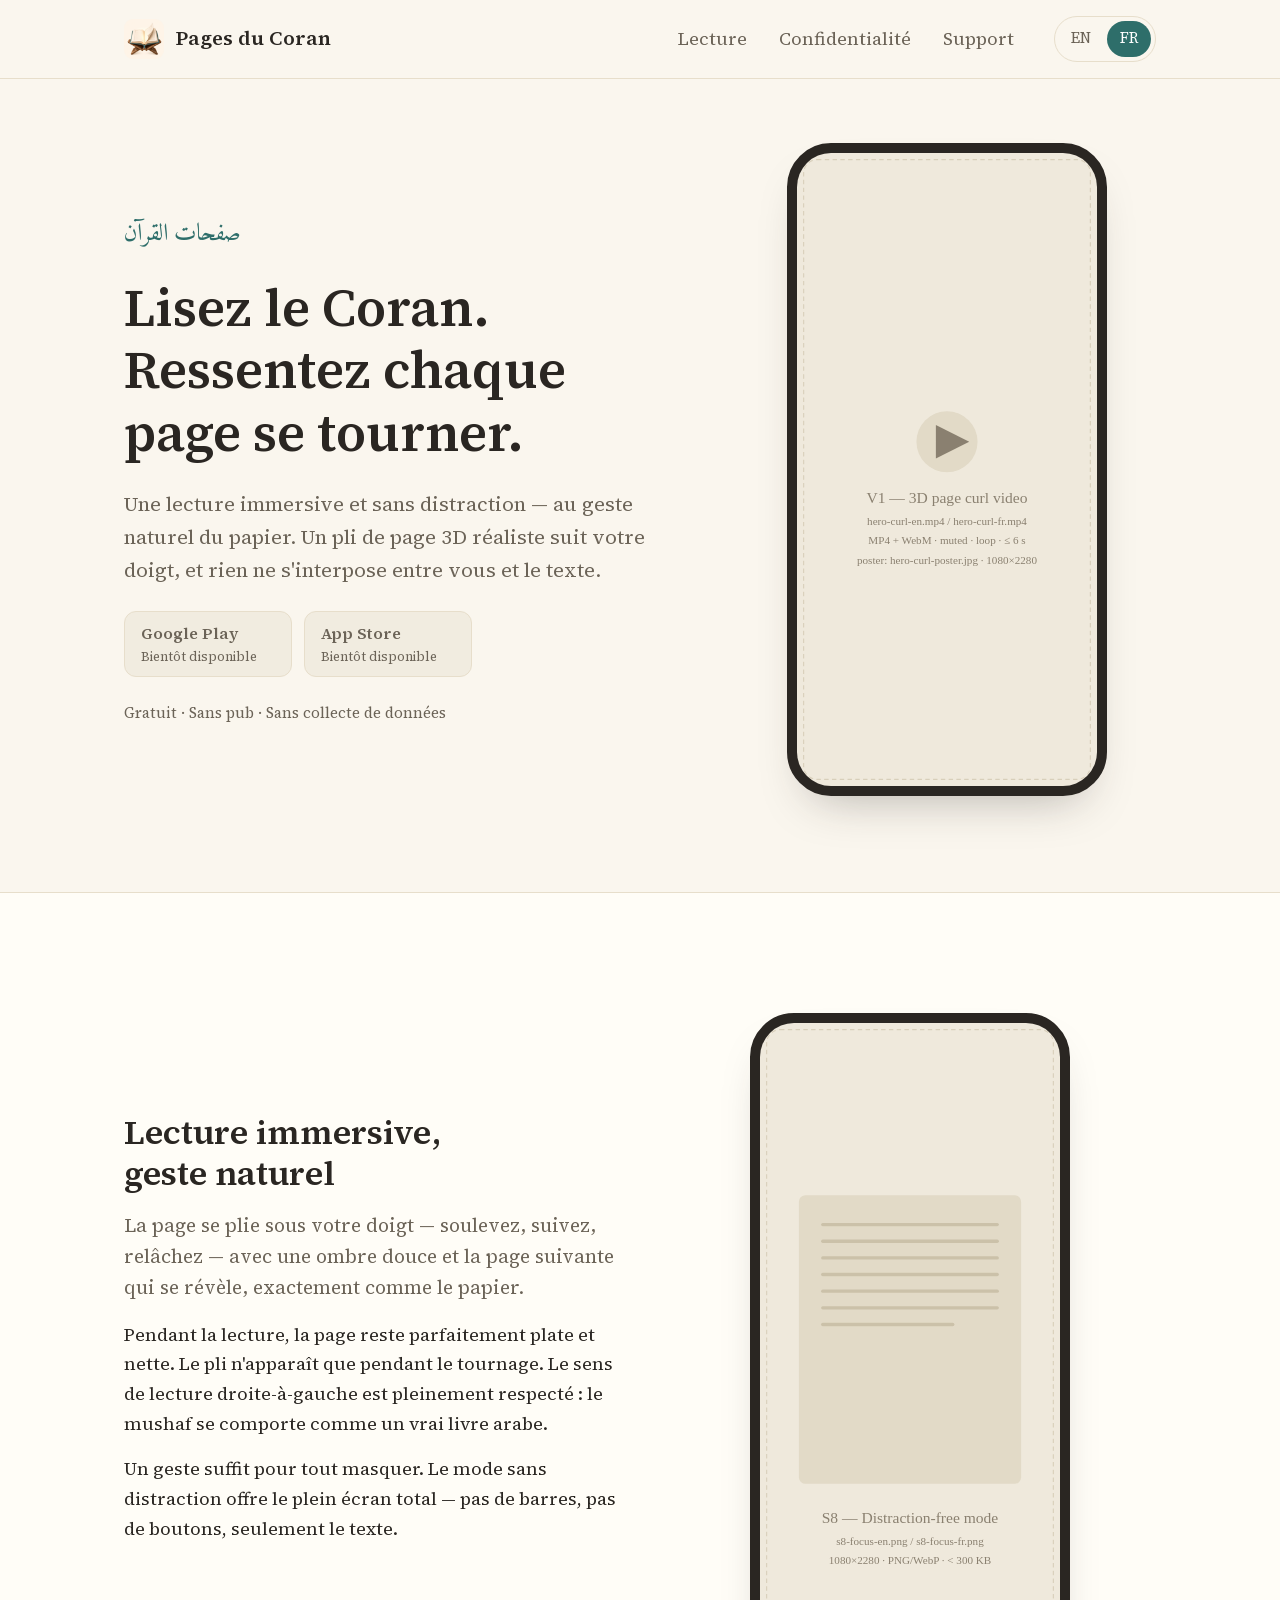
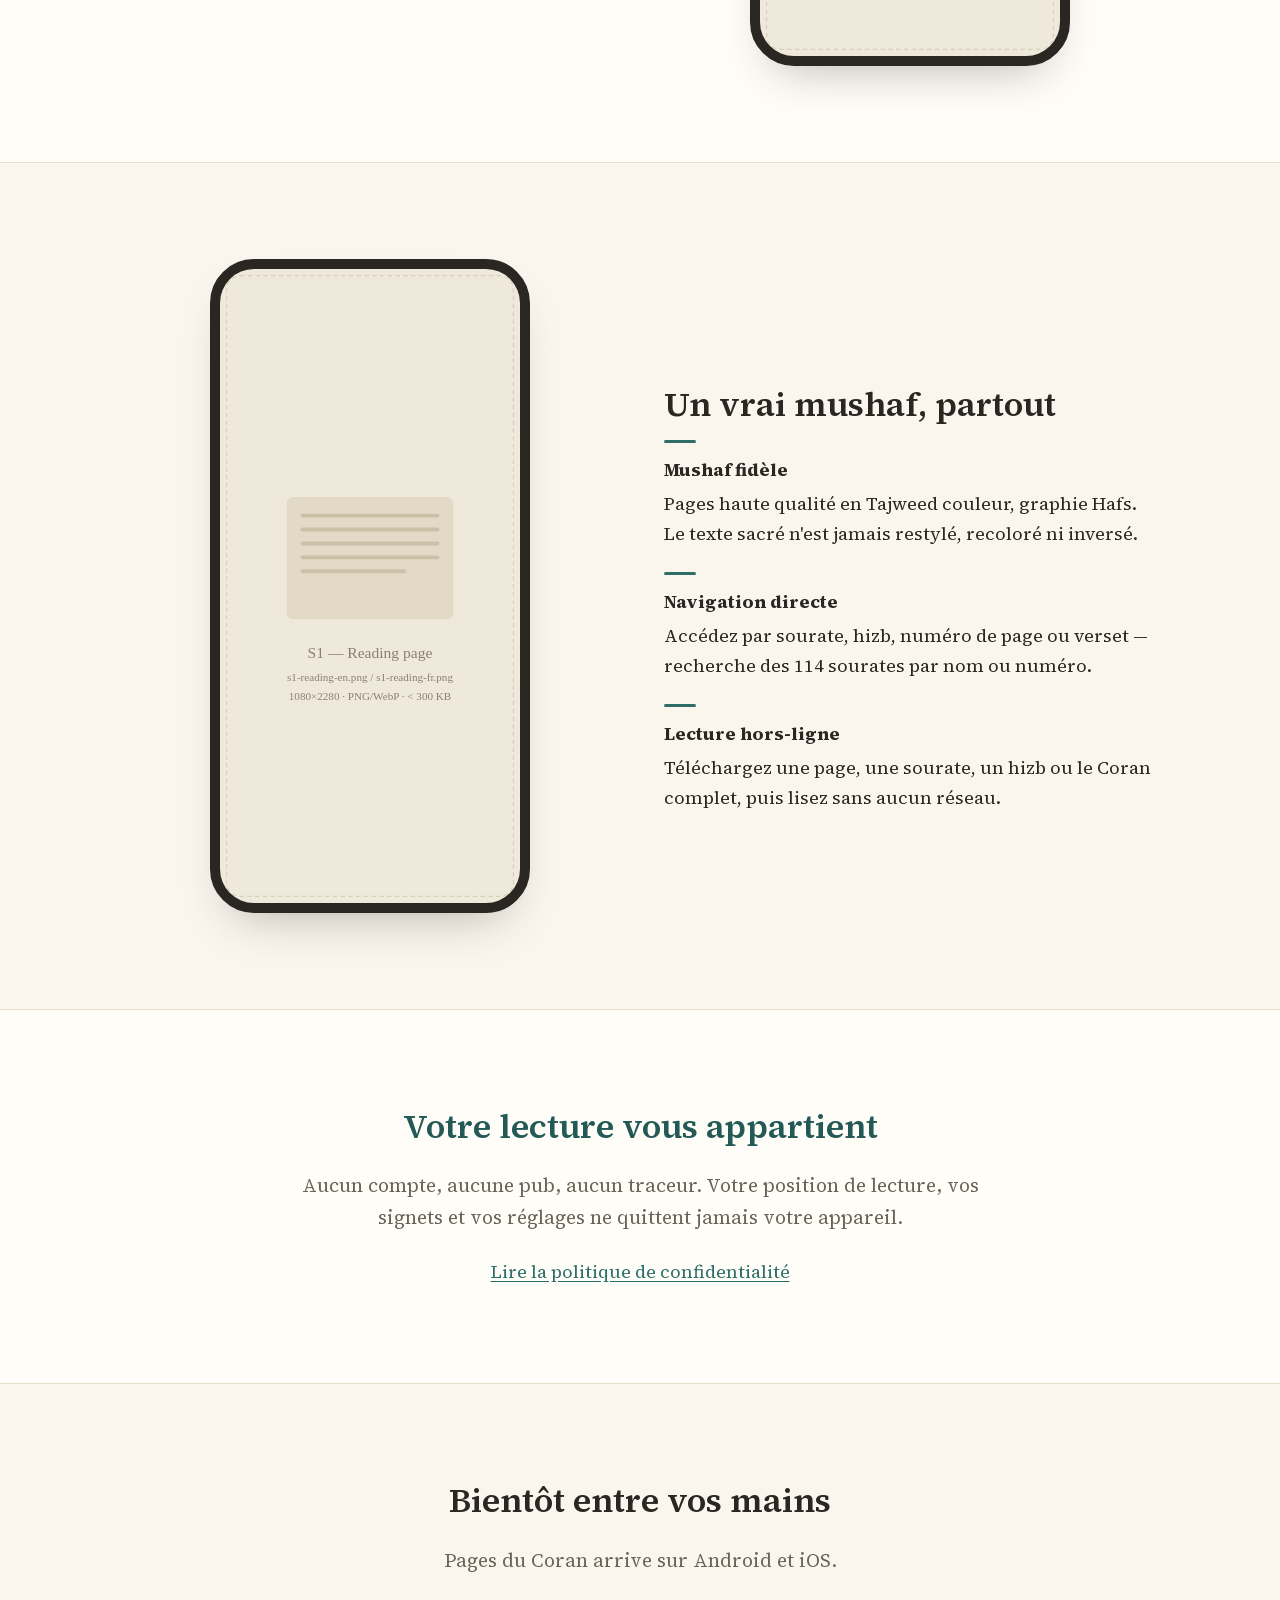
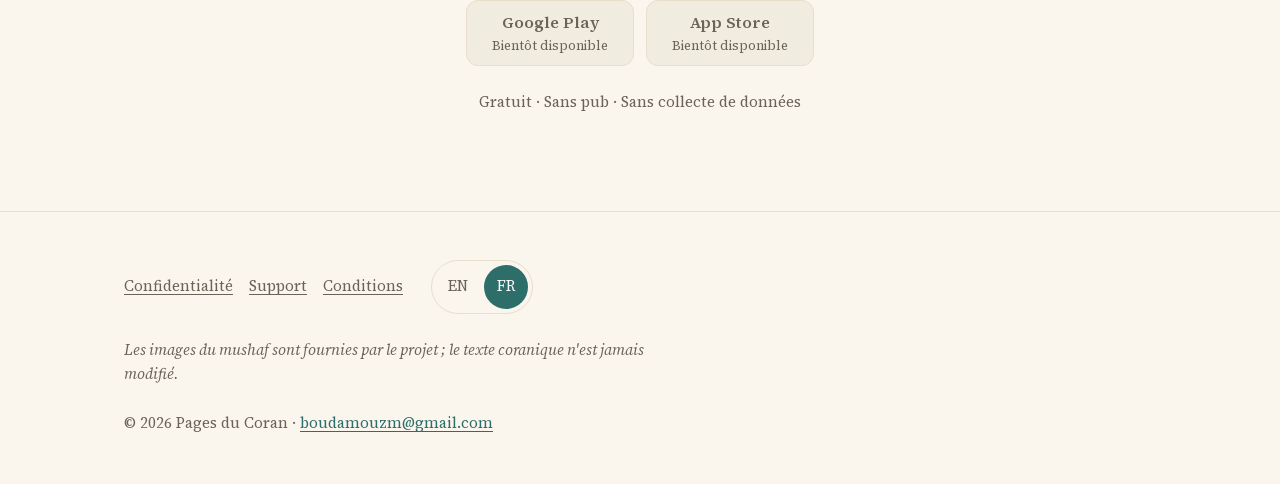
==== fr/index.html @ 4043e7b0 "Site vitrine Quran's Pages / Pages du Coran — statique bilingue EN/FR Accueils EN (/) et FR (/fr), p" ====
<!doctype html>
<html lang="fr" class="no-js">
<head>
  <meta charset="utf-8">
  <meta name="viewport" content="width=device-width, initial-scale=1">
  <title>Pages du Coran — Lisez le Coran. Ressentez chaque page se tourner.</title>
  <meta name="description" content="Une app de lecture du Coran apaisée et sans distraction, avec un pli de page 3D réaliste qui suit votre doigt. Mushaf Tajweed couleur, lecture hors-ligne, sans pub, sans collecte de données. Bientôt sur Android et iOS.">

  <link rel="canonical" href="https://quran.bdzapps.com/fr/">
  <link rel="alternate" hreflang="en" href="https://quran.bdzapps.com/">
  <link rel="alternate" hreflang="fr" href="https://quran.bdzapps.com/fr/">
  <link rel="alternate" hreflang="x-default" href="https://quran.bdzapps.com/">

  <meta property="og:site_name" content="Pages du Coran">
  <meta property="og:title" content="Pages du Coran — Lisez le Coran. Ressentez chaque page se tourner.">
  <meta property="og:description" content="Lecture immersive et sans distraction du Coran, au geste naturel du papier. Gratuit, sans pub, sans collecte de données.">
  <meta property="og:type" content="website">
  <meta property="og:url" content="https://quran.bdzapps.com/fr/">
  <meta property="og:image" content="https://quran.bdzapps.com/assets/img/og-image.jpg">
  <meta property="og:image:width" content="1200">
  <meta property="og:image:height" content="630">
  <meta property="og:image:alt" content="Pages du Coran — une page de mushaf en train de se tourner avec un pli 3D réaliste">
  <meta property="og:locale" content="fr_FR">
  <meta property="og:locale:alternate" content="en_US">
  <meta name="twitter:card" content="summary_large_image">
  <meta name="twitter:title" content="Pages du Coran — Lisez le Coran. Ressentez chaque page se tourner.">
  <meta name="twitter:description" content="Lecture immersive et sans distraction du Coran, au geste naturel du papier. Gratuit, sans pub, sans collecte de données.">
  <meta name="twitter:image" content="https://quran.bdzapps.com/assets/img/og-image@2x.jpg">

  <link rel="icon" href="/assets/img/favicon-32.png" type="image/png" sizes="32x32">
  <link rel="icon" href="/assets/img/icon-192.png" type="image/png" sizes="192x192">
  <link rel="apple-touch-icon" href="/assets/img/apple-touch-icon.png">
  <link rel="manifest" href="/site.webmanifest">
  <meta name="theme-color" content="#FAF6EE">

  <link rel="preload" href="/assets/fonts/source-serif-4-latin.woff2" as="font" type="font/woff2" crossorigin>
  <link rel="stylesheet" href="/assets/css/site.css">

  <script type="application/ld+json">
  {
    "@context": "https://schema.org",
    "@type": "SoftwareApplication",
    "name": "Pages du Coran",
    "operatingSystem": "Android, iOS",
    "applicationCategory": "ReferenceApplication",
    "description": "Une app de lecture du Coran apaisée et sans distraction, avec un pli de page 3D réaliste qui suit votre doigt. Mushaf Tajweed couleur, lecture hors-ligne, sans pub, sans collecte de données.",
    "inLanguage": ["fr", "en", "ar"],
    "offers": { "@type": "Offer", "price": "0", "priceCurrency": "EUR" },
    "url": "https://quran.bdzapps.com/fr/",
    "image": "https://quran.bdzapps.com/assets/img/icon-512.png"
  }
  </script>
</head>
<body>
  <a class="skip-link" href="#main">Aller au contenu</a>

  <header class="site-header">
    <div class="wrap">
      <a class="brand" href="/fr/">
        <img src="/assets/img/icon-64.png" alt="" width="40" height="40">
        Pages du Coran
      </a>
      <nav class="site-nav" aria-label="Navigation principale">
        <a href="#reading">Lecture</a>
        <a href="/fr/privacy/">Confidentialité</a>
        <a href="/fr/support/">Support</a>
      </nav>
      <div class="lang-switch" aria-label="Langue">
        <a href="/" lang="en" hreflang="en">EN</a>
        <span aria-current="page" lang="fr">FR</span>
      </div>
    </div>
  </header>

  <main id="main">
    <!-- ============================== HERO ============================== -->
    <section class="hero">
      <div class="wrap">
        <div class="hero-copy">
          <p class="kicker" lang="ar" dir="rtl">صفحات القرآن</p>
          <h1>Lisez le Coran. Ressentez chaque page se tourner.</h1>
          <p class="lede">Une lecture immersive et sans distraction — au geste naturel du papier. Un pli de page 3D réaliste suit votre doigt, et rien ne s'interpose entre vous et le texte.</p>
          <ul class="store-badges">
            <li>
              <span class="badge-soon" aria-disabled="true">
                <span class="store">Google Play</span>
                <span class="soon">Bientôt disponible</span>
              </span>
            </li>
            <li>
              <span class="badge-soon" aria-disabled="true">
                <span class="store">App Store</span>
                <span class="soon">Bientôt disponible</span>
              </span>
            </li>
          </ul>
          <p class="reassure">Gratuit · Sans pub · Sans collecte de données</p>
        </div>
        <div class="phone">
          <!-- MEDIA: hero-curl-fr.mp4 + hero-curl-fr.webm + hero-curl-poster-fr.jpg (V1, voir MEDIA.md)
               Remplacer l'<img> ci-dessous par :
               <video autoplay muted playsinline loop
                      poster="/assets/img/hero-curl-poster-fr.jpg"
                      width="1080" height="2280"
                      aria-label="Une page de mushaf qui se tourne avec un pli 3D réaliste, suivant le doigt">
                 <source src="/assets/img/hero-curl-fr.webm" type="video/webm">
                 <source src="/assets/img/hero-curl-fr.mp4" type="video/mp4">
                 <img src="/assets/img/hero-curl-poster-fr.jpg" alt="Une page de mushaf en train de se tourner avec un pli 3D réaliste" width="1080" height="2280">
               </video> -->
          <img src="/assets/img/placeholder-video-poster.svg" alt="Emplacement de la vidéo du pli de page 3D" width="1080" height="2280">
        </div>
      </div>
    </section>

    <!-- ============== BLOC 1 — Lecture immersive, geste naturel ============== -->
    <section class="section section-alt" id="reading">
      <div class="wrap split">
        <div class="reveal">
          <h2>Lecture immersive, geste naturel</h2>
          <p class="lead">La page se plie sous votre doigt — soulevez, suivez, relâchez — avec une ombre douce et la page suivante qui se révèle, exactement comme le papier.</p>
          <p>Pendant la lecture, la page reste parfaitement plate et nette. Le pli n'apparaît que pendant le tournage. Le sens de lecture droite-à-gauche est pleinement respecté : le mushaf se comporte comme un vrai livre arabe.</p>
          <p>Un geste suffit pour tout masquer. Le mode sans distraction offre le plein écran total — pas de barres, pas de boutons, seulement le texte.</p>
        </div>
        <div class="phone reveal">
          <!-- MEDIA: s8-focus-fr.png (S8, optionnelle — voir MEDIA.md) -->
          <img src="/assets/img/placeholder-s8.svg" alt="Emplacement de la capture du mode sans distraction" width="1080" height="2280" loading="lazy">
        </div>
      </div>
    </section>

    <!-- ================= BLOC 2 — Un vrai mushaf, partout ================= -->
    <section class="section">
      <div class="wrap split">
        <div class="phone reveal">
          <!-- MEDIA: s1-reading-fr.png (S1, requise — voir MEDIA.md) -->
          <img src="/assets/img/placeholder-s1.svg" alt="Emplacement de la capture de la page de lecture" width="1080" height="2280" loading="lazy">
        </div>
        <div class="reveal">
          <h2>Un vrai mushaf, partout</h2>
          <ul class="points">
            <li>
              <strong>Mushaf fidèle</strong>
              Pages haute qualité en Tajweed couleur, graphie Hafs. Le texte sacré n'est jamais restylé, recoloré ni inversé.
            </li>
            <li>
              <strong>Navigation directe</strong>
              Accédez par sourate, hizb, numéro de page ou verset — recherche des 114 sourates par nom ou numéro.
            </li>
            <li>
              <strong>Lecture hors-ligne</strong>
              Téléchargez une page, une sourate, un hizb ou le Coran complet, puis lisez sans aucun réseau.
            </li>
          </ul>
        </div>
      </div>
    </section>

    <!-- ================= BLOC 3 — Bandeau vie privée ================= -->
    <section class="section section-alt privacy-band">
      <div class="wrap reveal">
        <h2>Votre lecture vous appartient</h2>
        <p class="lead">Aucun compte, aucune pub, aucun traceur. Votre position de lecture, vos signets et vos réglages ne quittent jamais votre appareil.</p>
        <p><a href="/fr/privacy/">Lire la politique de confidentialité</a></p>
      </div>
    </section>

    <!-- ================= BLOC 4 — CTA final ================= -->
    <section class="section cta-final">
      <div class="wrap reveal">
        <h2>Bientôt entre vos mains</h2>
        <p class="lead">Pages du Coran arrive sur Android et iOS.</p>
        <ul class="store-badges">
          <li>
            <span class="badge-soon" aria-disabled="true">
              <span class="store">Google Play</span>
              <span class="soon">Bientôt disponible</span>
            </span>
          </li>
          <li>
            <span class="badge-soon" aria-disabled="true">
              <span class="store">App Store</span>
              <span class="soon">Bientôt disponible</span>
            </span>
          </li>
        </ul>
        <p class="reassure">Gratuit · Sans pub · Sans collecte de données</p>
      </div>
    </section>
  </main>

  <footer class="site-footer">
    <div class="wrap">
      <ul class="footer-nav">
        <li><a href="/fr/privacy/">Confidentialité</a></li>
        <li><a href="/fr/support/">Support</a></li>
        <li><a href="/fr/terms/">Conditions</a></li>
        <li>
          <span class="lang-switch" aria-label="Langue">
            <a href="/" lang="en" hreflang="en">EN</a>
            <span aria-current="page" lang="fr">FR</span>
          </span>
        </li>
      </ul>
      <p class="footer-note">Les images du mushaf sont fournies par le projet ; le texte coranique n'est jamais modifié.</p>
      <p>© 2026 Pages du Coran · <a href="mailto:boudamouzm@gmail.com">boudamouzm@gmail.com</a></p>
    </div>
  </footer>

  <script src="/assets/js/site.js" defer></script>
</body>
</html>
---- assets/css/site.css ----
/* ==========================================================================
   Quran's Pages / Pages du Coran — site vitrine
   Design system repris de l'app : papier chaud, encre, teal sobre, serif.
   ========================================================================== */

/* ---- Fonts (self-hosted, aucune requête tierce) ------------------------- */
@font-face {
  font-family: "Source Serif 4";
  font-style: normal;
  font-weight: 200 900; /* fonte variable */
  font-display: swap;
  src: url("../fonts/source-serif-4-latin.woff2") format("woff2");
  unicode-range: U+0000-00FF, U+0131, U+0152-0153, U+02BB-02BC, U+02C6, U+02DA,
    U+02DC, U+2000-206F, U+20AC, U+2122, U+2212, U+FEFF, U+FFFD;
}
@font-face {
  font-family: "Source Serif 4";
  font-style: italic;
  font-weight: 200 900;
  font-display: swap;
  src: url("../fonts/source-serif-4-italic-latin.woff2") format("woff2");
  unicode-range: U+0000-00FF, U+0131, U+0152-0153, U+02BB-02BC, U+02C6, U+02DA,
    U+02DC, U+2000-206F, U+20AC, U+2122, U+2212, U+FEFF, U+FFFD;
}
@font-face {
  font-family: "Amiri";
  font-style: normal;
  font-weight: 400;
  font-display: swap;
  src: url("../fonts/amiri-arabic.woff2") format("woff2");
  unicode-range: U+0600-06FF, U+0750-077F, U+FB50-FDFF, U+FE70-FEFF;
}

/* ---- Tokens -------------------------------------------------------------- */
:root {
  --surface: #faf6ee;      /* papier chaud */
  --surface-alt: #fffdf7;  /* sections alternées */
  --ink: #2a2622;
  --ink-muted: #6b6357;
  --accent: #2e6e6a;       /* teal sobre */
  --accent-dark: #245a56;
  --divider: #e7decb;
  --serif: "Source Serif 4", Georgia, "Times New Roman", serif;
  --arabic: "Amiri", "Noto Naskh Arabic", serif;
  --s1: 4px; --s2: 8px; --s3: 12px; --s4: 16px; --s6: 24px; --s8: 32px;
  --s12: 48px; --s16: 64px; --s24: 96px;
  --measure: 68ch;
  --radius: 12px;
}

/* ---- Reset minimal -------------------------------------------------------- */
*, *::before, *::after { box-sizing: border-box; }
* { margin: 0; }
img, video, svg { display: block; max-width: 100%; height: auto; }

/* ---- Base ----------------------------------------------------------------- */
html { scroll-behavior: smooth; }
body {
  font-family: var(--serif);
  font-size: 1.125rem; /* 18px */
  line-height: 1.65;
  color: var(--ink);
  background: var(--surface);
  -webkit-font-smoothing: antialiased;
}
h1, h2, h3 { line-height: 1.2; font-weight: 600; text-wrap: balance; }
h1 { font-size: clamp(2rem, 5vw, 3.25rem); }
h2 { font-size: clamp(1.5rem, 3.5vw, 2.125rem); }
h3 { font-size: 1.25rem; }
p { max-width: var(--measure); }
a { color: var(--accent); text-underline-offset: 3px; }
a:hover { color: var(--accent-dark); }
:focus-visible {
  outline: 3px solid var(--accent);
  outline-offset: 3px;
  border-radius: 2px;
}
::selection { background: var(--accent); color: #fff; }

.wrap {
  max-width: 1080px;
  margin-inline: auto;
  padding-inline: var(--s6);
}

/* Lien d'évitement (a11y) */
.skip-link {
  position: absolute;
  left: -9999px;
  top: 0;
  background: var(--accent);
  color: #fff;
  padding: var(--s3) var(--s4);
  z-index: 100;
}
.skip-link:focus { left: 0; color: #fff; }

/* ---- Header ---------------------------------------------------------------- */
.site-header {
  border-bottom: 1px solid var(--divider);
  background: var(--surface);
}
.site-header .wrap {
  display: flex;
  align-items: center;
  gap: var(--s4);
  min-height: 72px;
  flex-wrap: wrap;
  padding-block: var(--s3);
}
.brand {
  display: flex;
  align-items: center;
  gap: var(--s3);
  text-decoration: none;
  color: var(--ink);
  font-weight: 600;
  font-size: 1.25rem;
  margin-right: auto;
  min-height: 44px;
}
.brand img { width: 40px; height: 40px; border-radius: 9px; }
.site-nav {
  display: flex;
  align-items: center;
  gap: var(--s2);
  flex-wrap: wrap;
}
.site-nav a {
  text-decoration: none;
  color: var(--ink-muted);
  padding: var(--s3) var(--s3);
  min-height: 44px;
  display: inline-flex;
  align-items: center;
  border-radius: var(--radius);
}
.site-nav a:hover { color: var(--ink); background: var(--divider); }
.lang-switch {
  border: 1px solid var(--divider);
  border-radius: 999px;
  padding: var(--s1);
  display: inline-flex;
  gap: var(--s1);
  margin-left: var(--s3);
}
.lang-switch a, .lang-switch span {
  min-width: 44px;
  min-height: 36px;
  display: inline-flex;
  align-items: center;
  justify-content: center;
  border-radius: 999px;
  text-decoration: none;
  font-size: 0.9375rem;
}
.lang-switch span[aria-current] { background: var(--accent); color: #fff; }
.lang-switch a { color: var(--ink-muted); }
.lang-switch a:hover { background: var(--divider); color: var(--ink); }

/* ---- Hero ------------------------------------------------------------------- */
.hero { padding-block: var(--s16) var(--s24); }
.hero .wrap {
  display: grid;
  grid-template-columns: 1.15fr 0.85fr;
  gap: var(--s12);
  align-items: center;
}
.hero-copy > * + * { margin-top: var(--s6); }
.hero .kicker {
  font-family: var(--arabic);
  font-size: 1.5rem;
  color: var(--accent);
  text-align: left; /* wordmark RTL aligné sur le bloc LTR */
}
.hero .lede {
  font-size: 1.25rem;
  color: var(--ink-muted);
}
.reassure {
  color: var(--ink-muted);
  font-size: 0.9375rem;
}

/* Badges stores — « Bientôt disponible » (désactivés volontairement) */
.store-badges {
  display: flex;
  gap: var(--s3);
  flex-wrap: wrap;
  list-style: none;
  padding: 0;
}
.badge-soon {
  display: inline-flex;
  flex-direction: column;
  justify-content: center;
  min-height: 56px;
  min-width: 168px;
  padding: var(--s2) var(--s4);
  border: 1px solid var(--divider);
  border-radius: var(--radius);
  background: #f1ece0;
  color: var(--ink-muted);
  cursor: not-allowed;
  user-select: none;
}
.badge-soon .store { font-weight: 600; font-size: 1rem; }
.badge-soon .soon { font-size: 0.8125rem; }

/* Mockup téléphone */
.phone {
  border: 10px solid var(--ink);
  border-radius: 44px;
  background: var(--ink);
  box-shadow: 0 24px 48px -24px rgba(42, 38, 34, 0.35);
  overflow: hidden;
  max-width: 320px;
  margin-inline: auto;
}
.phone > video, .phone > img { aspect-ratio: 1080 / 2280; object-fit: cover; width: 100%; }

/* ---- Sections ------------------------------------------------------------------ */
.section { padding-block: var(--s24); }
.section-alt { background: var(--surface-alt); border-block: 1px solid var(--divider); }
.section .wrap > * + * { margin-top: var(--s6); }
.split {
  display: grid;
  grid-template-columns: 1fr 1fr;
  gap: var(--s12);
  align-items: center;
}
.split > div > * + * { margin-top: var(--s4); }
.section h2 + p.lead { font-size: 1.1875rem; color: var(--ink-muted); }

.points { list-style: none; padding: 0; display: grid; gap: var(--s6); }
.points li { max-width: var(--measure); }
.points strong { display: block; margin-bottom: var(--s1); }
.points li::before {
  content: "";
  display: block;
  width: 32px;
  height: 3px;
  background: var(--accent);
  border-radius: 2px;
  margin-bottom: var(--s3);
}

/* Bandeau vie privée */
.privacy-band { text-align: center; }
.privacy-band .wrap > * { margin-inline: auto; }
.privacy-band h2 { color: var(--accent-dark); }

/* CTA final */
.cta-final { text-align: center; }
.cta-final .store-badges { justify-content: center; }
.cta-final .wrap > * { margin-inline: auto; }

/* ---- Footer ------------------------------------------------------------------- */
.site-footer {
  border-top: 1px solid var(--divider);
  padding-block: var(--s12);
  color: var(--ink-muted);
  font-size: 0.9375rem;
}
.site-footer .wrap { display: grid; gap: var(--s6); }
.footer-nav {
  display: flex;
  gap: var(--s4);
  flex-wrap: wrap;
  align-items: center;
  list-style: none;
  padding: 0;
}
.footer-nav a {
  color: var(--ink-muted);
  min-height: 44px;
  display: inline-flex;
  align-items: center;
}
.footer-nav a:hover { color: var(--ink); }
.footer-note { font-style: italic; }

/* ---- Pages intérieures (légal / support) ----------------------------------------- */
.page { padding-block: var(--s16); }
.page .wrap { max-width: 760px; }
.page .wrap > * + * { margin-top: var(--s6); }
.page h2 { margin-top: var(--s12); }
.page .updated { color: var(--ink-muted); font-size: 0.9375rem; }
.page ul { padding-left: 1.2em; max-width: var(--measure); }
.page li + li { margin-top: var(--s2); }

/* FAQ */
.faq details {
  border: 1px solid var(--divider);
  border-radius: var(--radius);
  padding: var(--s4) var(--s6);
  background: var(--surface-alt);
}
.faq details + details { margin-top: var(--s3); }
.faq summary {
  font-weight: 600;
  cursor: pointer;
  min-height: 44px;
  display: flex;
  align-items: center;
}
.faq details[open] summary { margin-bottom: var(--s3); }

/* ---- Page 404 ------------------------------------------------------------------- */
.error-page {
  min-height: 70vh;
  display: grid;
  place-content: center;
  text-align: center;
  gap: var(--s6);
  padding: var(--s8);
}

/* ---- Animations d'apparition (JS ajoute .visible) --------------------------------- */
.reveal { opacity: 0; transform: translateY(14px); }
.reveal.visible {
  opacity: 1;
  transform: none;
  transition: opacity 0.6s ease, transform 0.6s ease;
}
/* Sans JS ou si mouvement réduit : tout est visible, aucune animation */
@media (prefers-reduced-motion: reduce) {
  html { scroll-behavior: auto; }
  .reveal { opacity: 1; transform: none; transition: none; }
}
.no-js .reveal { opacity: 1; transform: none; }

/* ---- Responsive -------------------------------------------------------------------- */
@media (max-width: 860px) {
  .hero { padding-block: var(--s12) var(--s16); }
  .hero .wrap, .split { grid-template-columns: 1fr; }
  .hero .phone { max-width: 260px; }
  .section { padding-block: var(--s16); }
  .split .phone { order: -1; }
}
@media (max-width: 480px) {
  .site-header .wrap { justify-content: center; }
  .brand { margin-right: 0; }
}
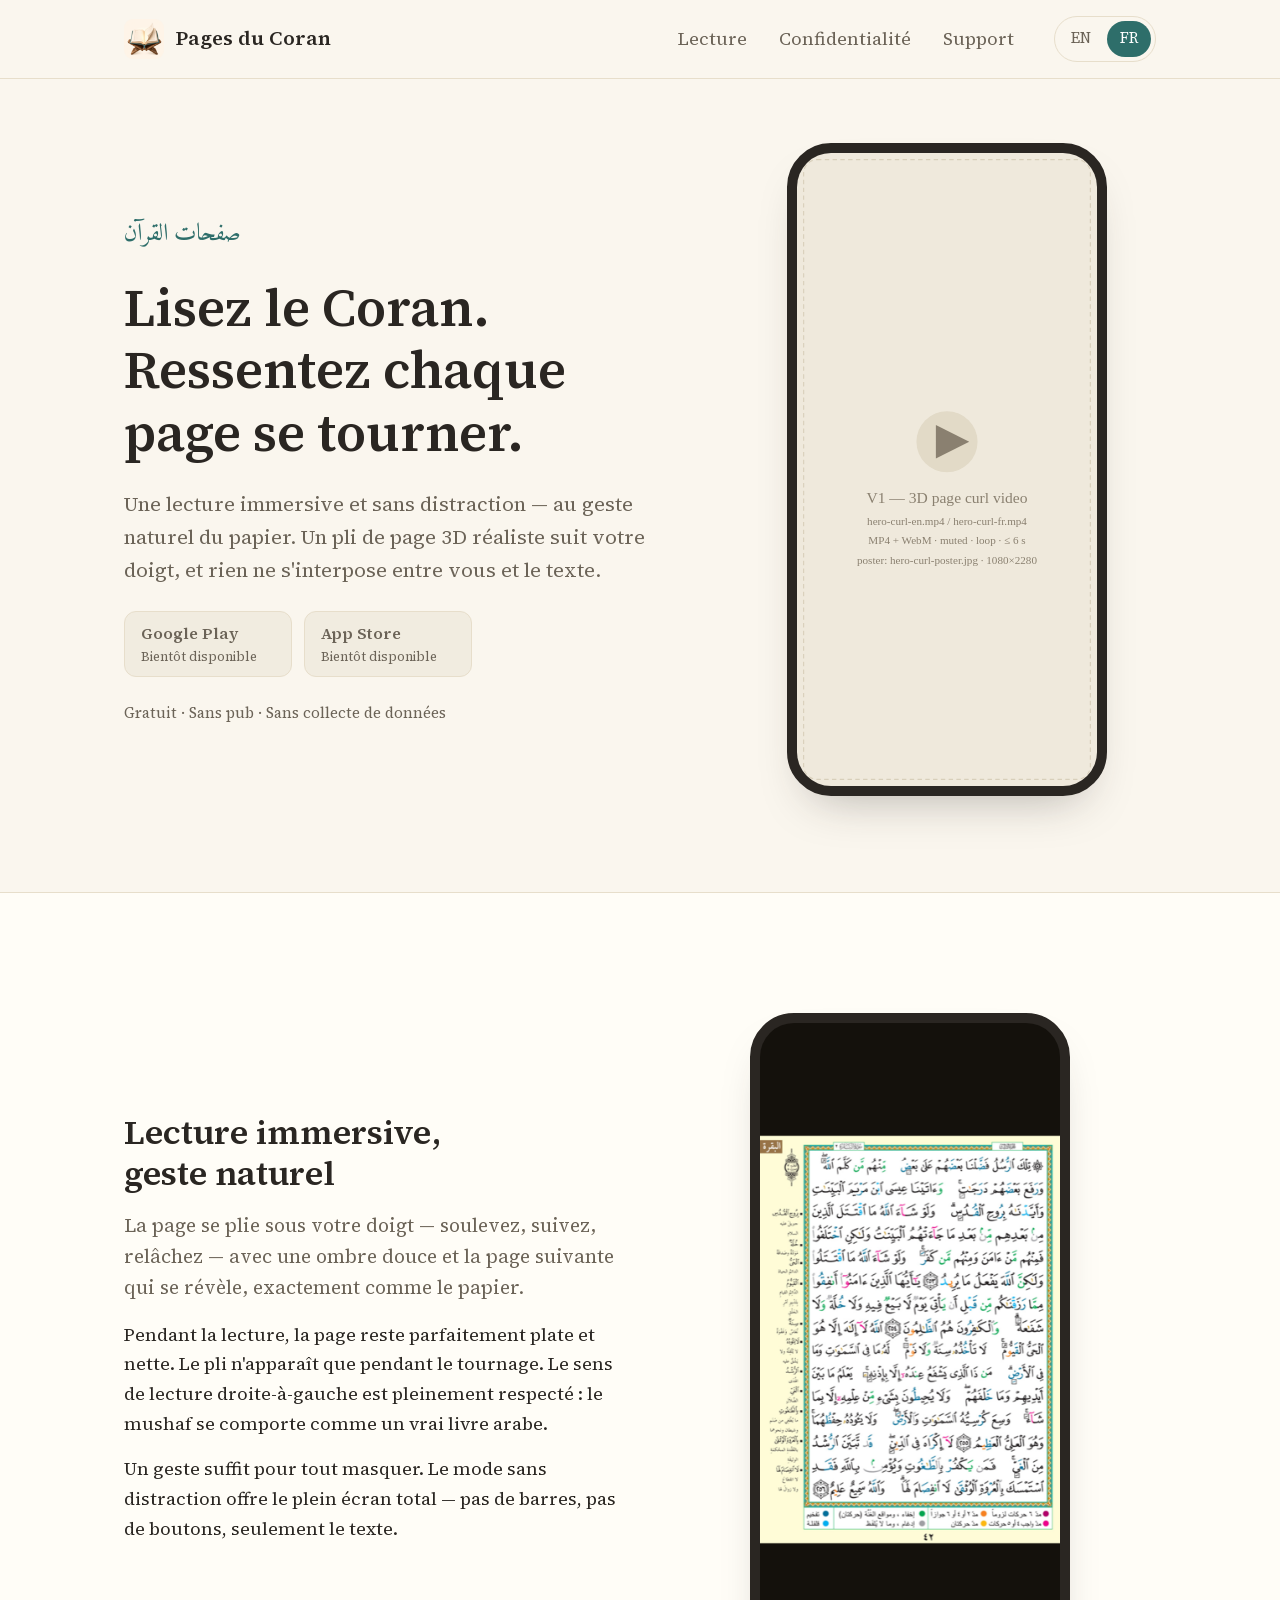
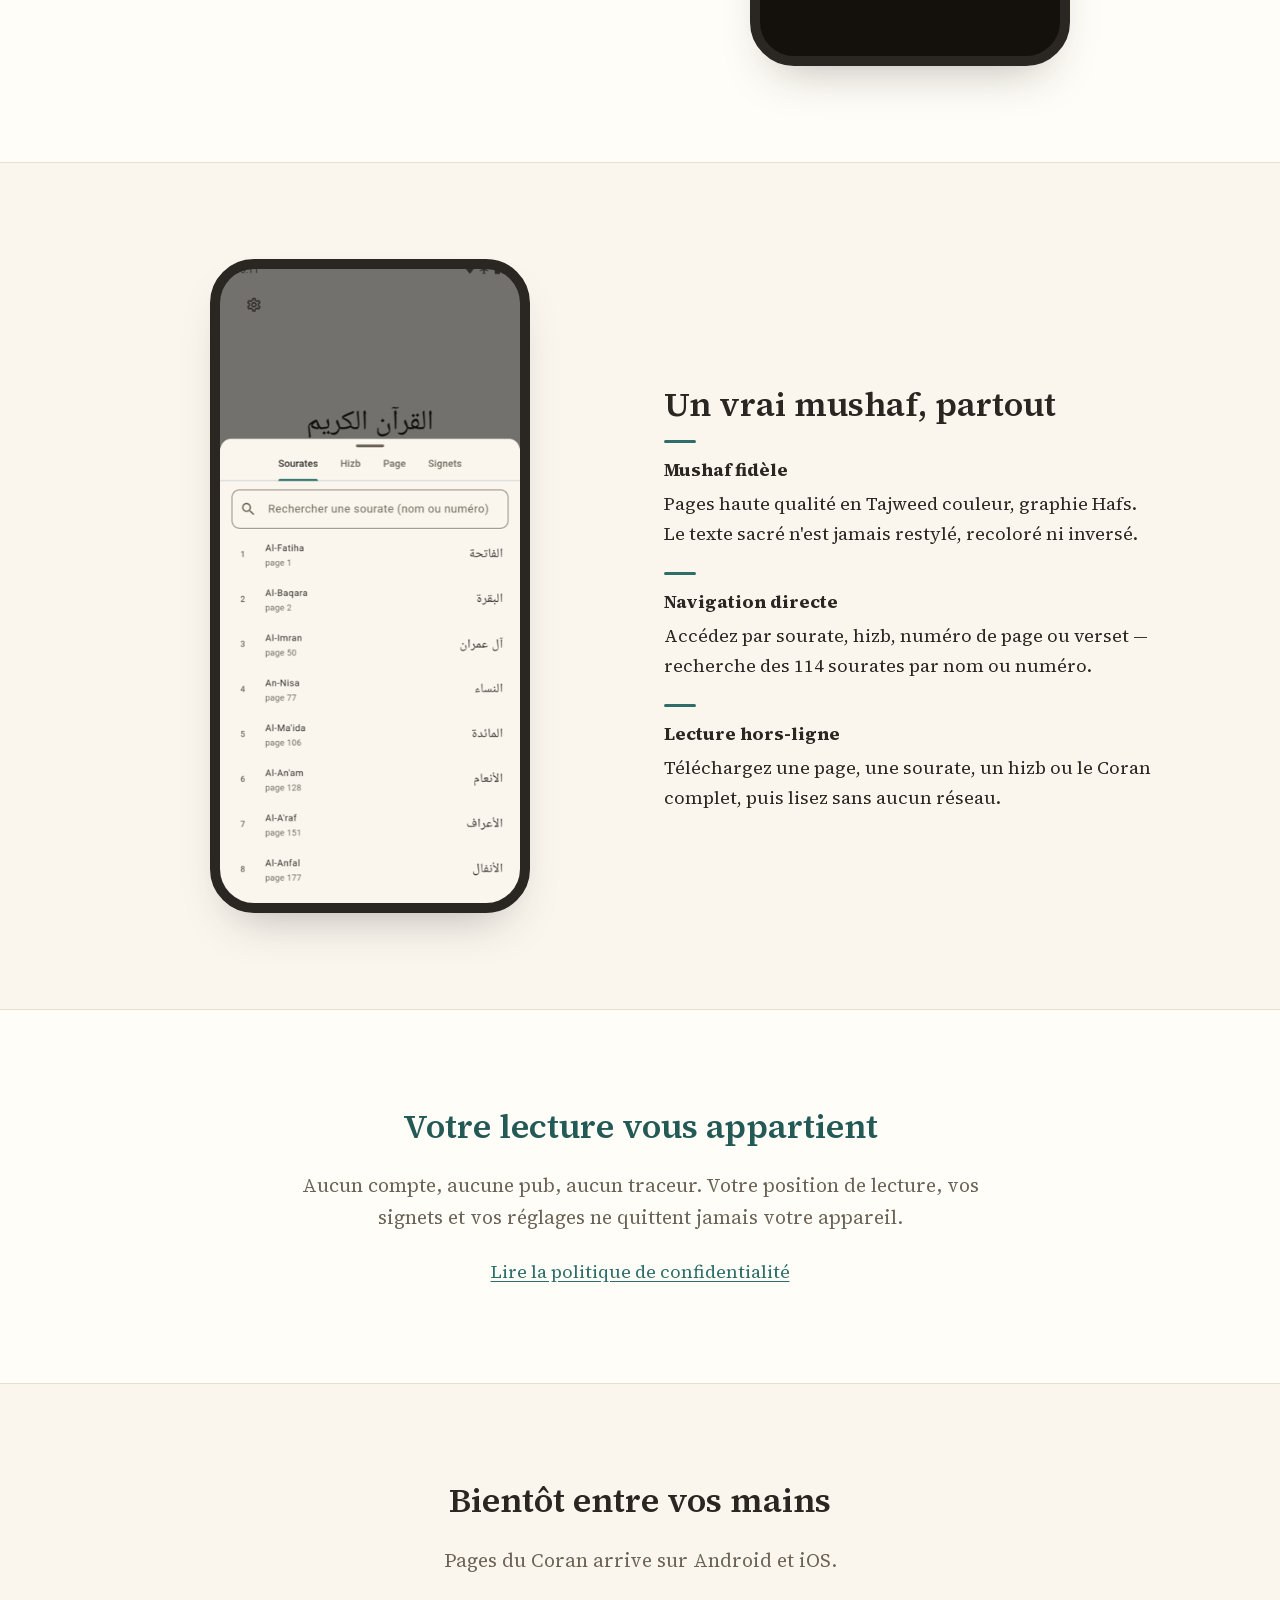
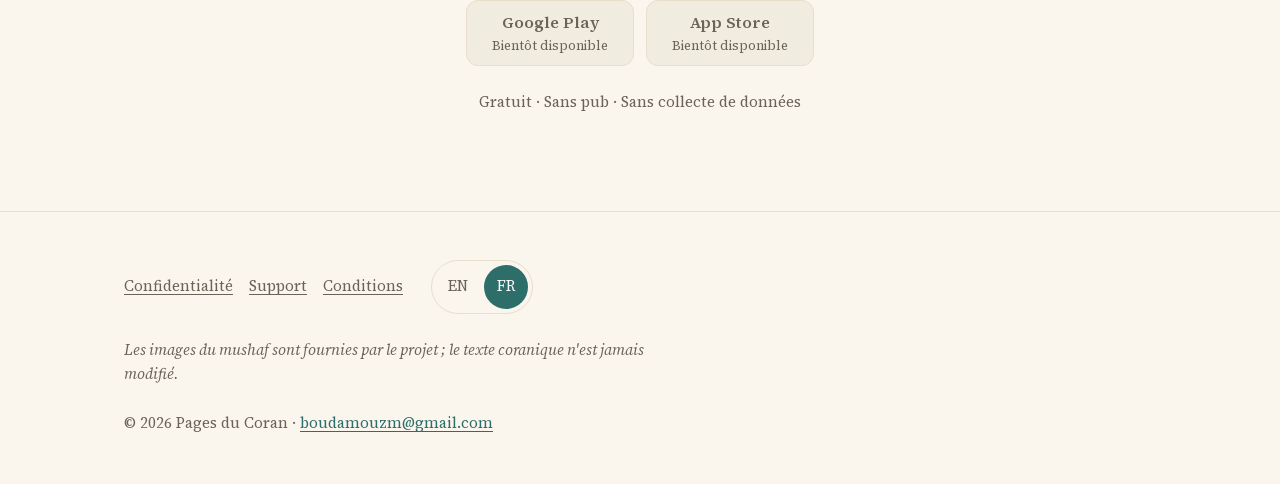
==== commit 5e07a030: "Remplace les placeholders S1/S8 par de vraies captures de l'app Page de lecture mushaf plein écran (" ====
--- a/fr/index.html
+++ b/fr/index.html
@@ -122,8 +122,7 @@
           <p>Un geste suffit pour tout masquer. Le mode sans distraction offre le plein écran total — pas de barres, pas de boutons, seulement le texte.</p>
         </div>
         <div class="phone reveal">
-          <!-- MEDIA: s8-focus-fr.png (S8, optionnelle — voir MEDIA.md) -->
-          <img src="/assets/img/placeholder-s8.svg" alt="Emplacement de la capture du mode sans distraction" width="1080" height="2280" loading="lazy">
+          <img src="/assets/img/screen-reading-fr.png" alt="Une page de mushaf en plein écran, en Tajweed couleur, sans aucune interface autour du texte" width="358" height="800" loading="lazy">
         </div>
       </div>
     </section>
@@ -132,8 +131,7 @@
     <section class="section">
       <div class="wrap split">
         <div class="phone reveal">
-          <!-- MEDIA: s1-reading-fr.png (S1, requise — voir MEDIA.md) -->
-          <img src="/assets/img/placeholder-s1.svg" alt="Emplacement de la capture de la page de lecture" width="1080" height="2280" loading="lazy">
+          <img src="/assets/img/screen-surahs-fr.png" alt="La liste des sourates, avec un champ de recherche et les 114 sourates par nom et numéro" width="358" height="800" loading="lazy">
         </div>
         <div class="reveal">
           <h2>Un vrai mushaf, partout</h2>
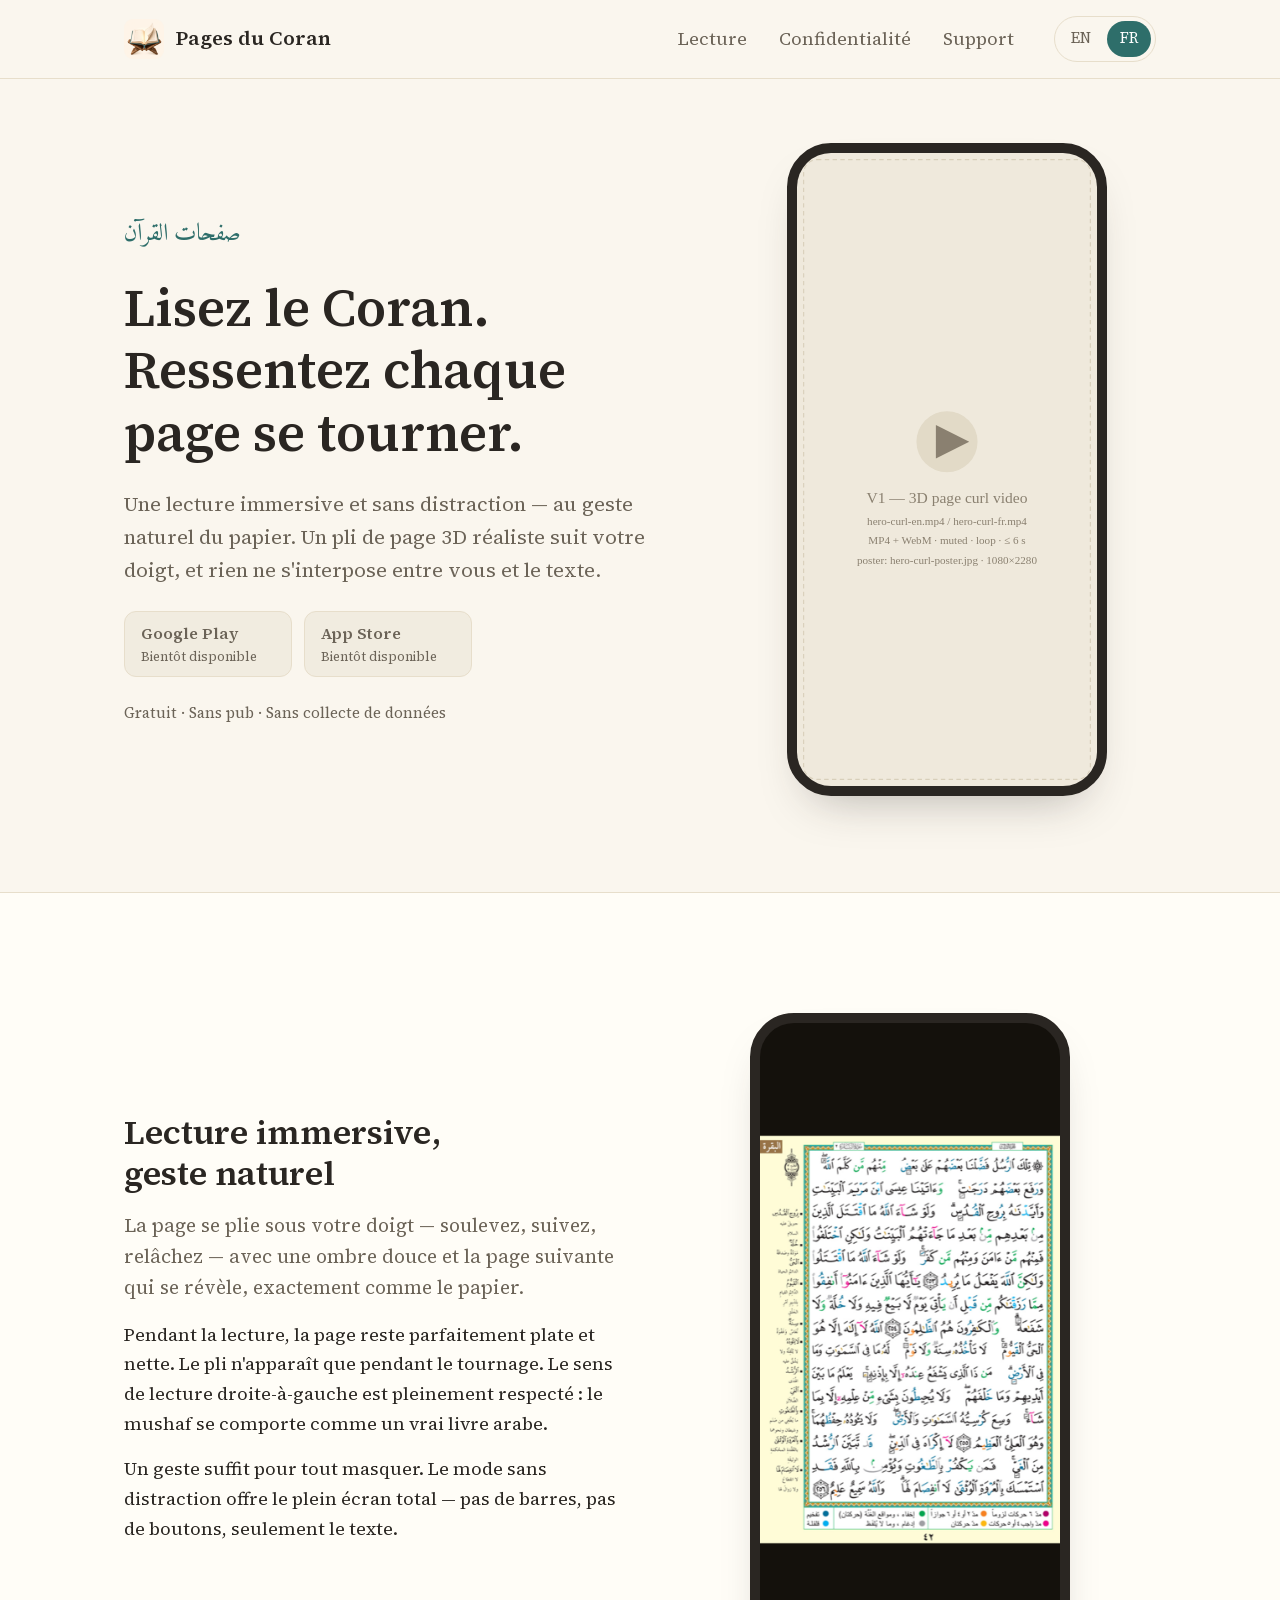
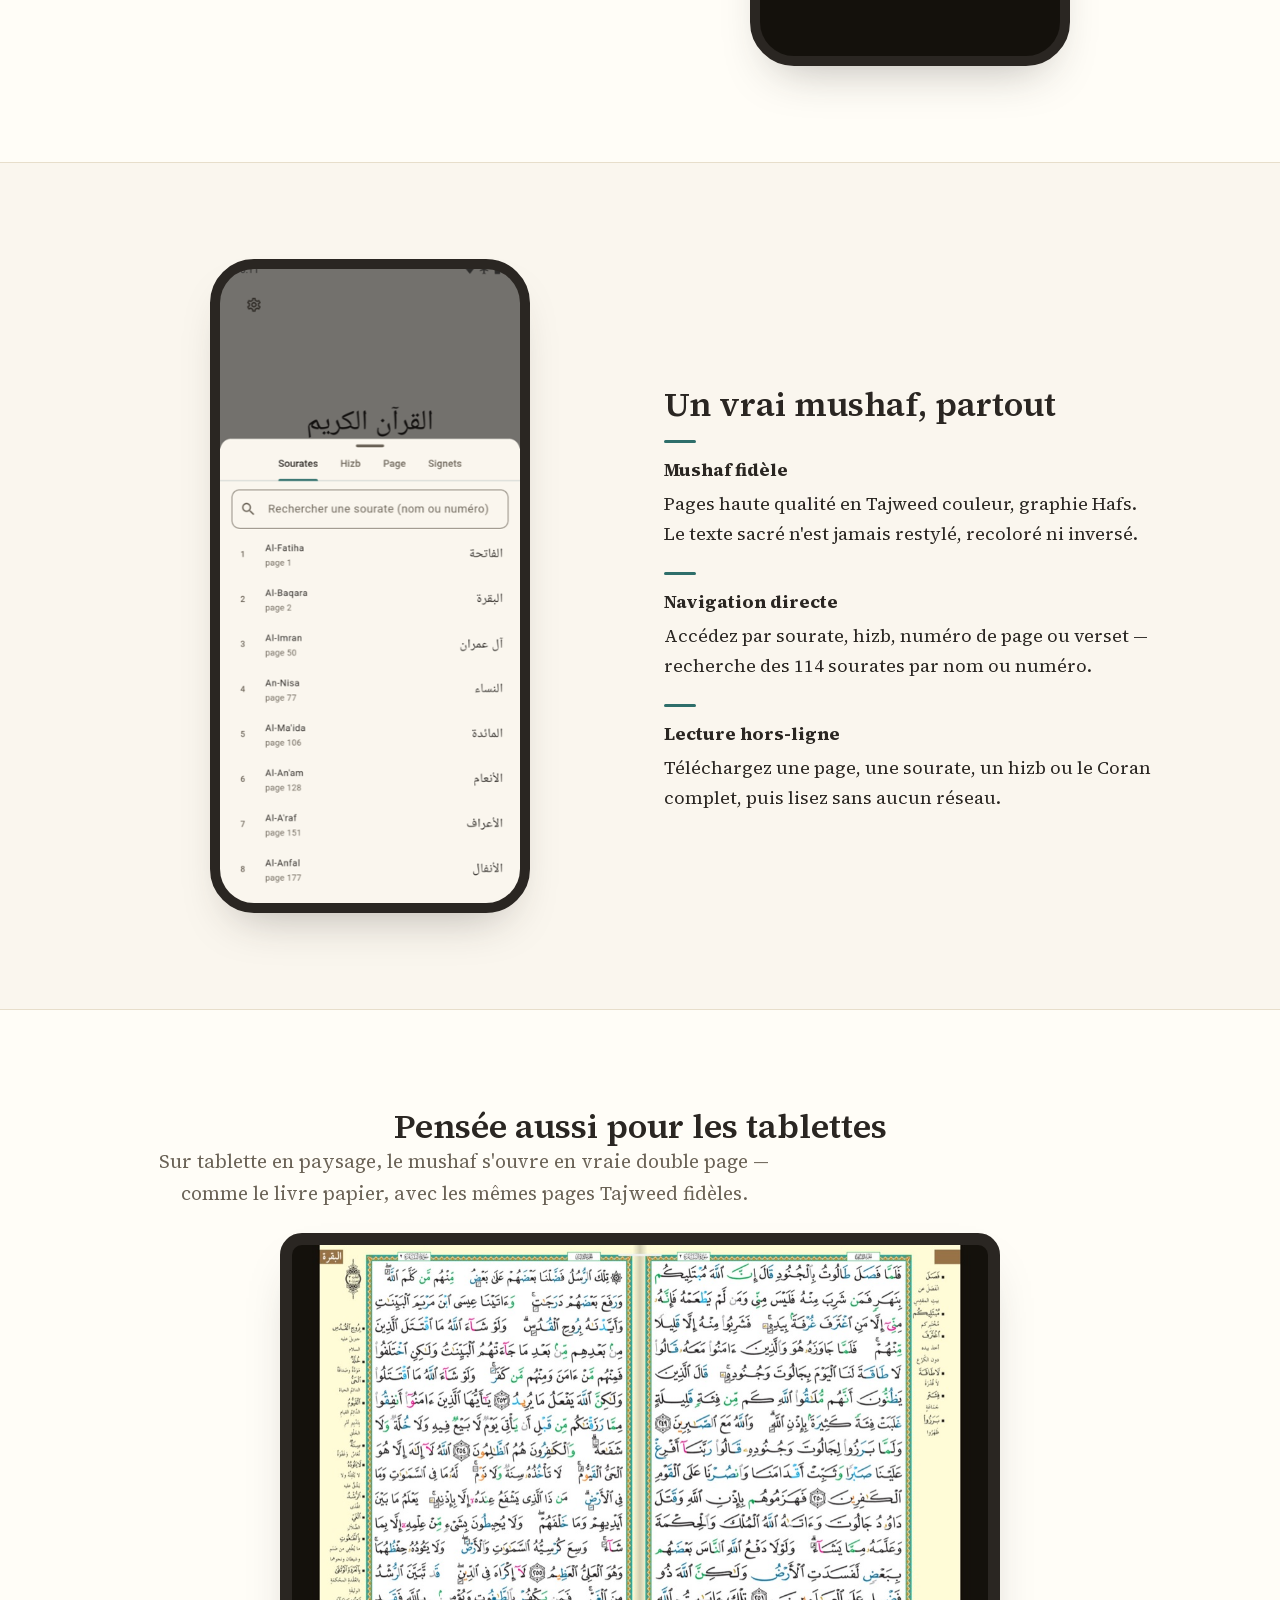
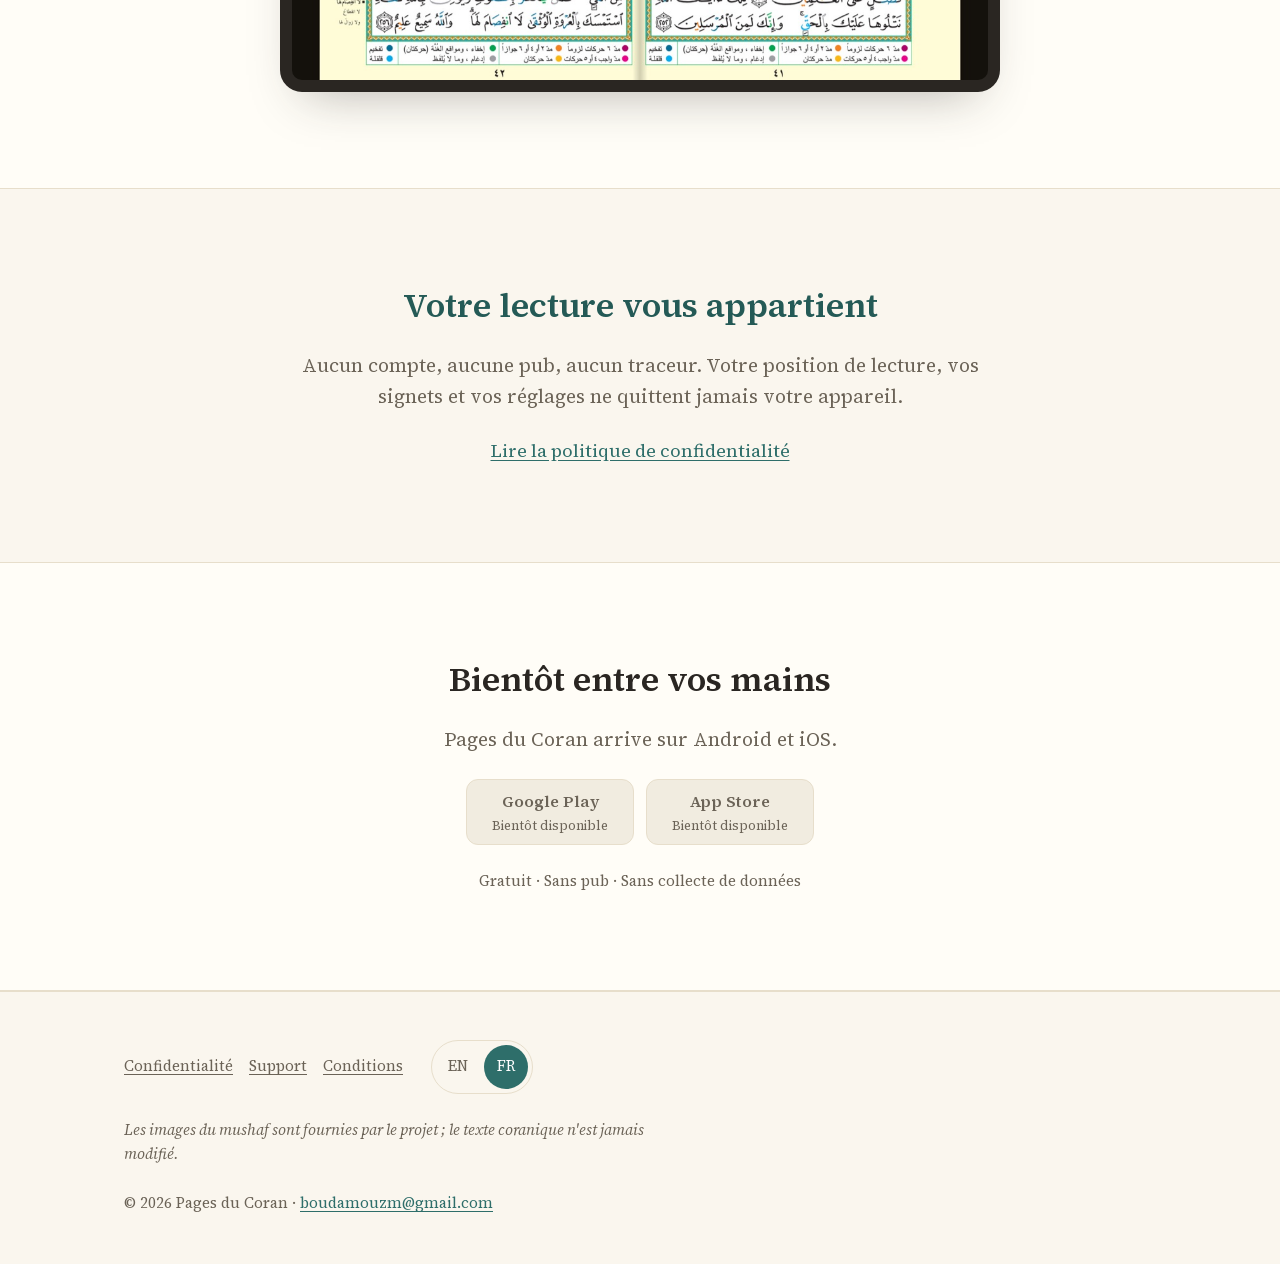
==== commit abc96fa7: "Ajoute une section compatibilité tablette (double page paysage) Nouvelle section « Made for tablets " ====
--- a/fr/index.html
+++ b/fr/index.html
@@ -153,8 +153,21 @@
       </div>
     </section>
 
-    <!-- ================= BLOC 3 — Bandeau vie privée ================= -->
-    <section class="section section-alt privacy-band">
+    <!-- ================= BLOC 3 — Tablette ================= -->
+    <section class="section section-alt tablet-section">
+      <div class="wrap">
+        <div class="reveal">
+          <h2>Pensée aussi pour les tablettes</h2>
+          <p class="lead">Sur tablette en paysage, le mushaf s'ouvre en vraie double page — comme le livre papier, avec les mêmes pages Tajweed fidèles.</p>
+        </div>
+        <div class="tablet reveal">
+          <img src="/assets/img/tablet-spread-fr.jpg" alt="Une tablette en paysage affichant le mushaf en double page ouverte" width="1100" height="687" loading="lazy">
+        </div>
+      </div>
+    </section>
+
+    <!-- ================= BLOC 4 — Bandeau vie privée ================= -->
+    <section class="section privacy-band">
       <div class="wrap reveal">
         <h2>Votre lecture vous appartient</h2>
         <p class="lead">Aucun compte, aucune pub, aucun traceur. Votre position de lecture, vos signets et vos réglages ne quittent jamais votre appareil.</p>
@@ -162,8 +175,8 @@
       </div>
     </section>
 
-    <!-- ================= BLOC 4 — CTA final ================= -->
-    <section class="section cta-final">
+    <!-- ================= BLOC 5 — CTA final ================= -->
+    <section class="section section-alt cta-final">
       <div class="wrap reveal">
         <h2>Bientôt entre vos mains</h2>
         <p class="lead">Pages du Coran arrive sur Android et iOS.</p>
--- a/assets/css/site.css
+++ b/assets/css/site.css
@@ -219,6 +219,23 @@
 }
 .phone > video, .phone > img { aspect-ratio: 1080 / 2280; object-fit: cover; width: 100%; }
 
+/* Mockup tablette (paysage, double page) */
+.tablet {
+  border: 12px solid var(--ink);
+  border-radius: 22px;
+  background: var(--ink);
+  box-shadow: 0 24px 48px -24px rgba(42, 38, 34, 0.35);
+  overflow: hidden;
+  max-width: 720px;
+  margin-inline: auto;
+}
+.tablet > img { aspect-ratio: 1100 / 687; object-fit: contain; width: 100%; }
+
+/* Section tablette : titre centré + image large dessous */
+.tablet-section { text-align: center; }
+.tablet-section .wrap > * { margin-inline: auto; }
+.tablet-section .lead { max-width: var(--measure); }
+
 /* ---- Sections ------------------------------------------------------------------ */
 .section { padding-block: var(--s24); }
 .section-alt { background: var(--surface-alt); border-block: 1px solid var(--divider); }
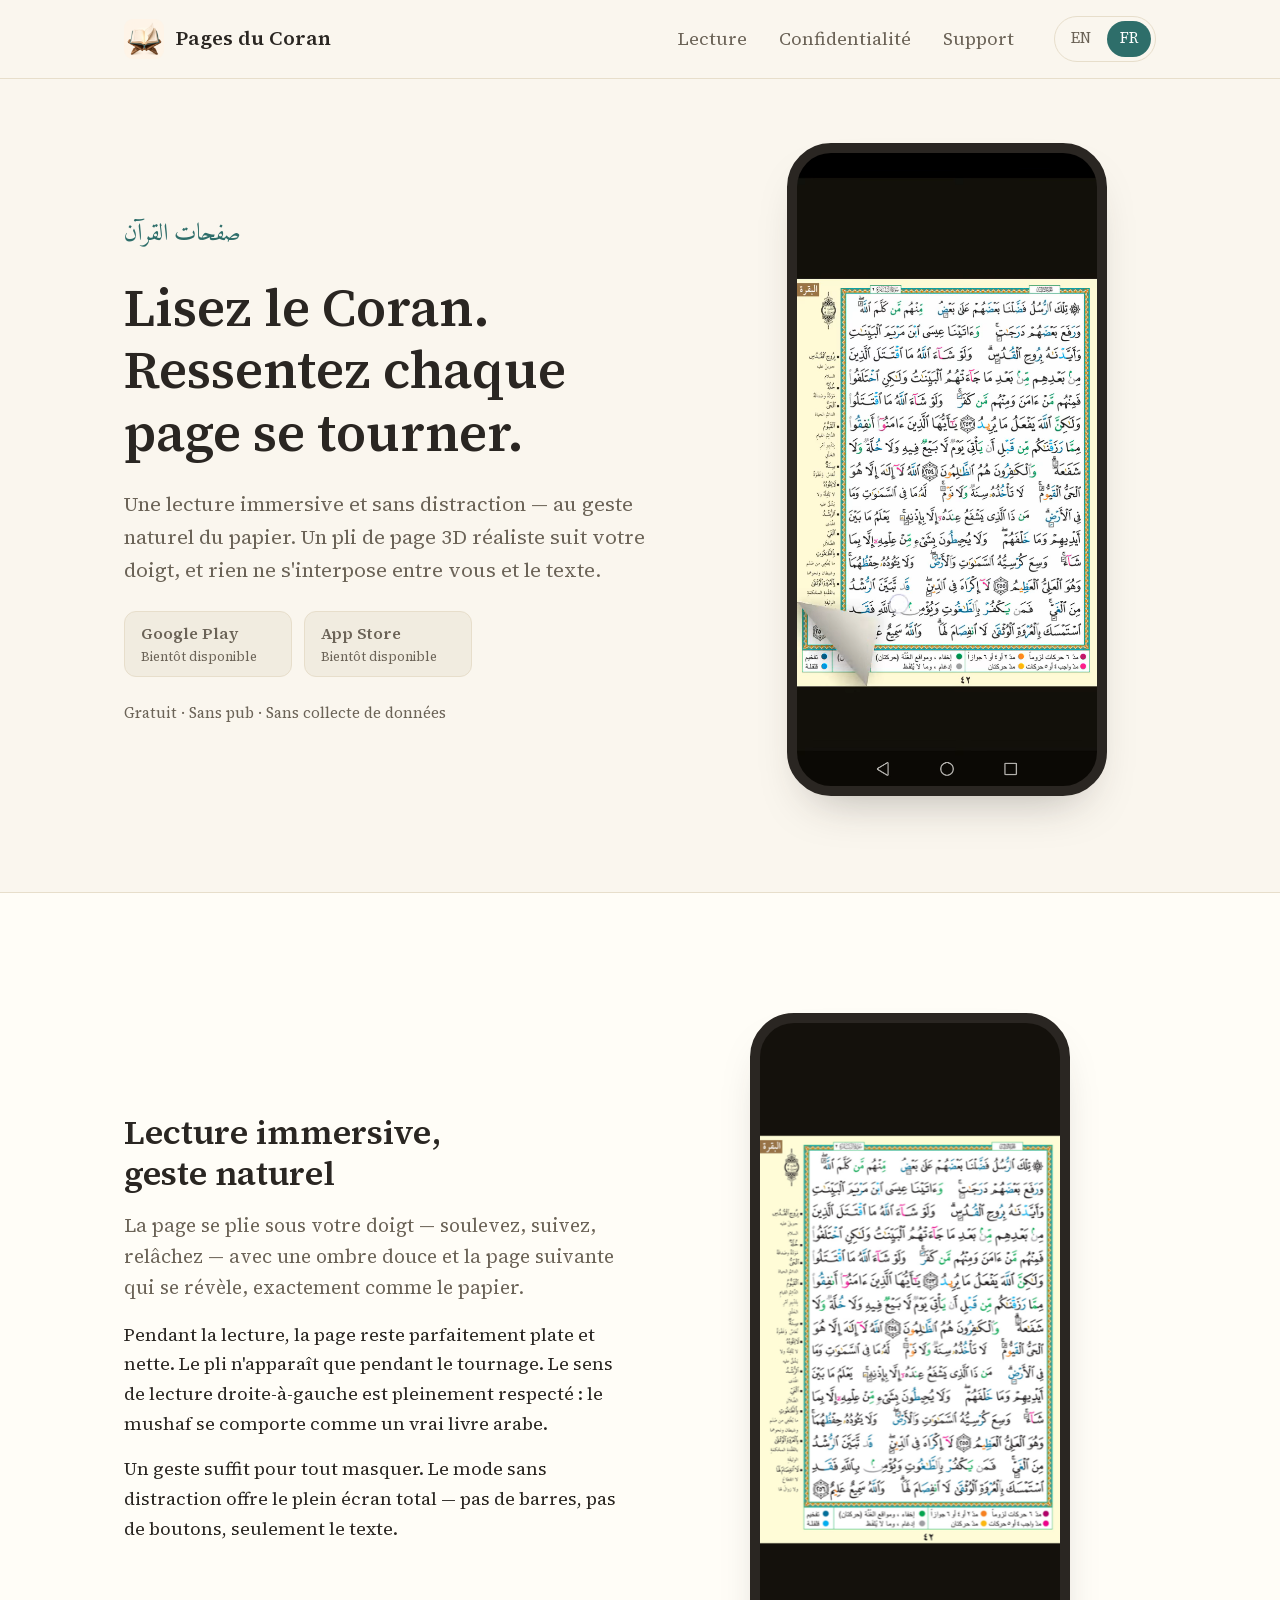
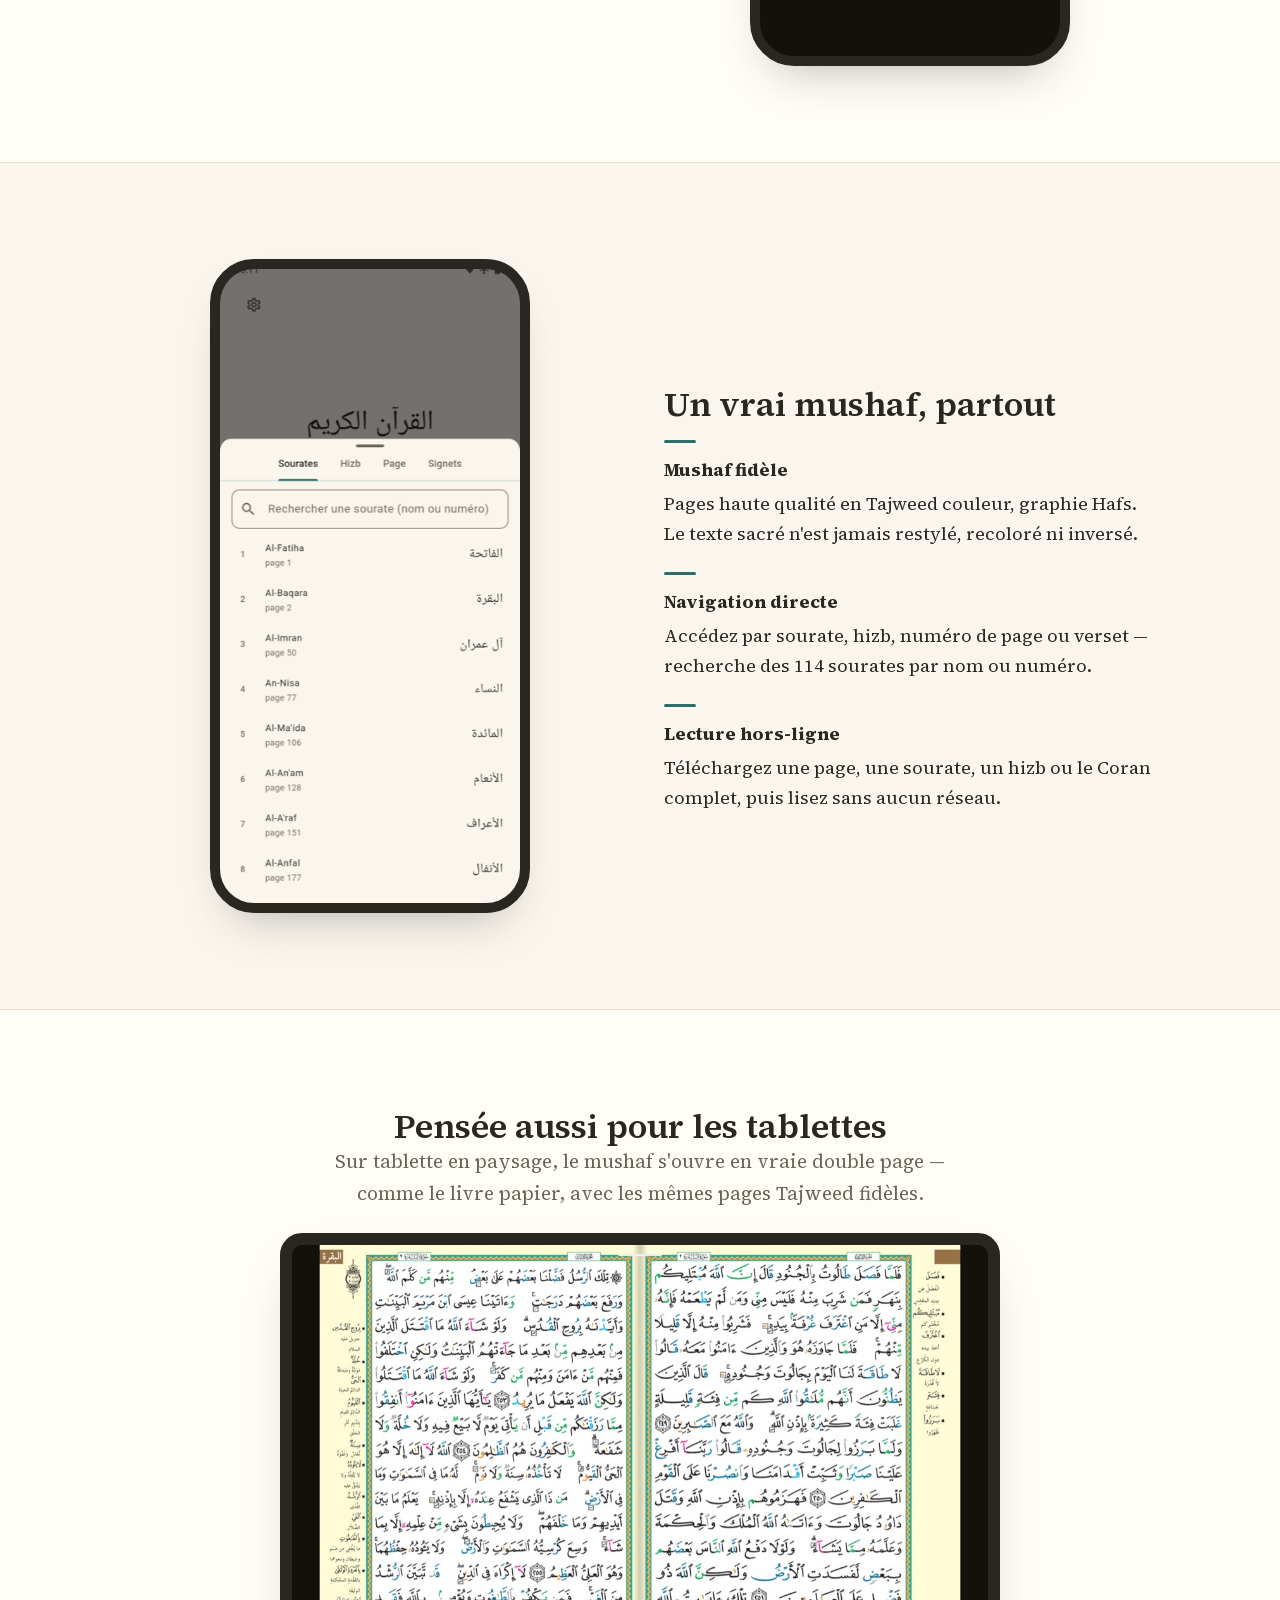
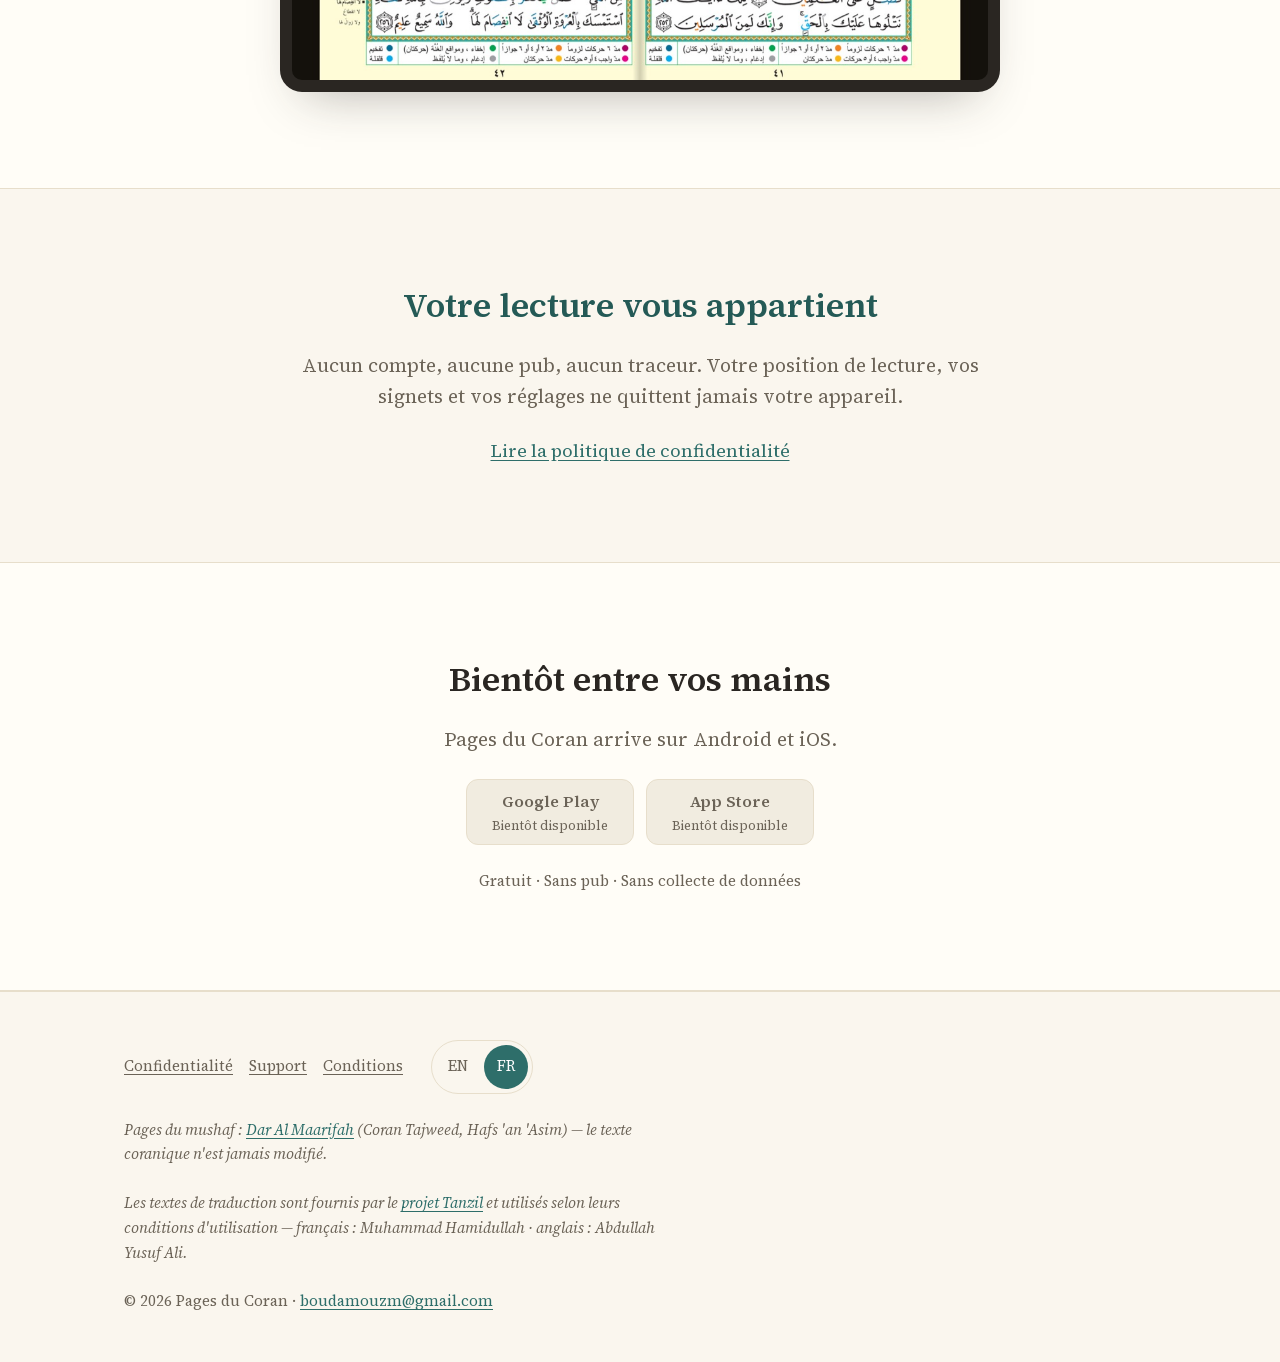
==== commit 96aa1b4b: "Intègre la vidéo hero du pli 3D et les attributions dans le footer Vidéo fournie coupée 1s→11s (ffmp" ====
--- a/fr/index.html
+++ b/fr/index.html
@@ -97,17 +97,14 @@
           <p class="reassure">Gratuit · Sans pub · Sans collecte de données</p>
         </div>
         <div class="phone">
-          <!-- MEDIA: hero-curl-fr.mp4 + hero-curl-fr.webm + hero-curl-poster-fr.jpg (V1, voir MEDIA.md)
-               Remplacer l'<img> ci-dessous par :
-               <video autoplay muted playsinline loop
-                      poster="/assets/img/hero-curl-poster-fr.jpg"
-                      width="1080" height="2280"
-                      aria-label="Une page de mushaf qui se tourne avec un pli 3D réaliste, suivant le doigt">
-                 <source src="/assets/img/hero-curl-fr.webm" type="video/webm">
-                 <source src="/assets/img/hero-curl-fr.mp4" type="video/mp4">
-                 <img src="/assets/img/hero-curl-poster-fr.jpg" alt="Une page de mushaf en train de se tourner avec un pli 3D réaliste" width="1080" height="2280">
-               </video> -->
-          <img src="/assets/img/placeholder-video-poster.svg" alt="Emplacement de la vidéo du pli de page 3D" width="1080" height="2280">
+          <video autoplay muted playsinline loop
+                 poster="/assets/img/hero-curl-poster.jpg"
+                 width="606" height="1280"
+                 aria-label="Une page de mushaf qui se tourne avec un pli 3D réaliste, suivant le doigt">
+            <source src="/assets/img/hero-curl.webm" type="video/webm">
+            <source src="/assets/img/hero-curl.mp4" type="video/mp4">
+            <img src="/assets/img/hero-curl-poster.jpg" alt="Une page de mushaf en train de se tourner avec un pli 3D réaliste" width="606" height="1280">
+          </video>
         </div>
       </div>
     </section>
@@ -212,7 +209,8 @@
           </span>
         </li>
       </ul>
-      <p class="footer-note">Les images du mushaf sont fournies par le projet ; le texte coranique n'est jamais modifié.</p>
+      <p class="footer-note">Pages du mushaf : <a href="https://easyquran.com/en/download-pages-from-the-tajweed-quran-in-hafs-an-asim-reading/" rel="external">Dar Al Maarifah</a> (Coran Tajweed, Hafs 'an 'Asim) — le texte coranique n'est jamais modifié.</p>
+      <p class="footer-note">Les textes de traduction sont fournis par le <a href="https://tanzil.net/trans/" rel="external">projet Tanzil</a> et utilisés selon leurs conditions d'utilisation — français : Muhammad Hamidullah · anglais : Abdullah Yusuf Ali.</p>
       <p>© 2026 Pages du Coran · <a href="mailto:boudamouzm@gmail.com">boudamouzm@gmail.com</a></p>
     </div>
   </footer>
--- a/assets/css/site.css
+++ b/assets/css/site.css
@@ -234,7 +234,7 @@
 /* Section tablette : titre centré + image large dessous */
 .tablet-section { text-align: center; }
 .tablet-section .wrap > * { margin-inline: auto; }
-.tablet-section .lead { max-width: var(--measure); }
+.tablet-section .lead { max-width: var(--measure); margin-inline: auto; }
 
 /* ---- Sections ------------------------------------------------------------------ */
 .section { padding-block: var(--s24); }
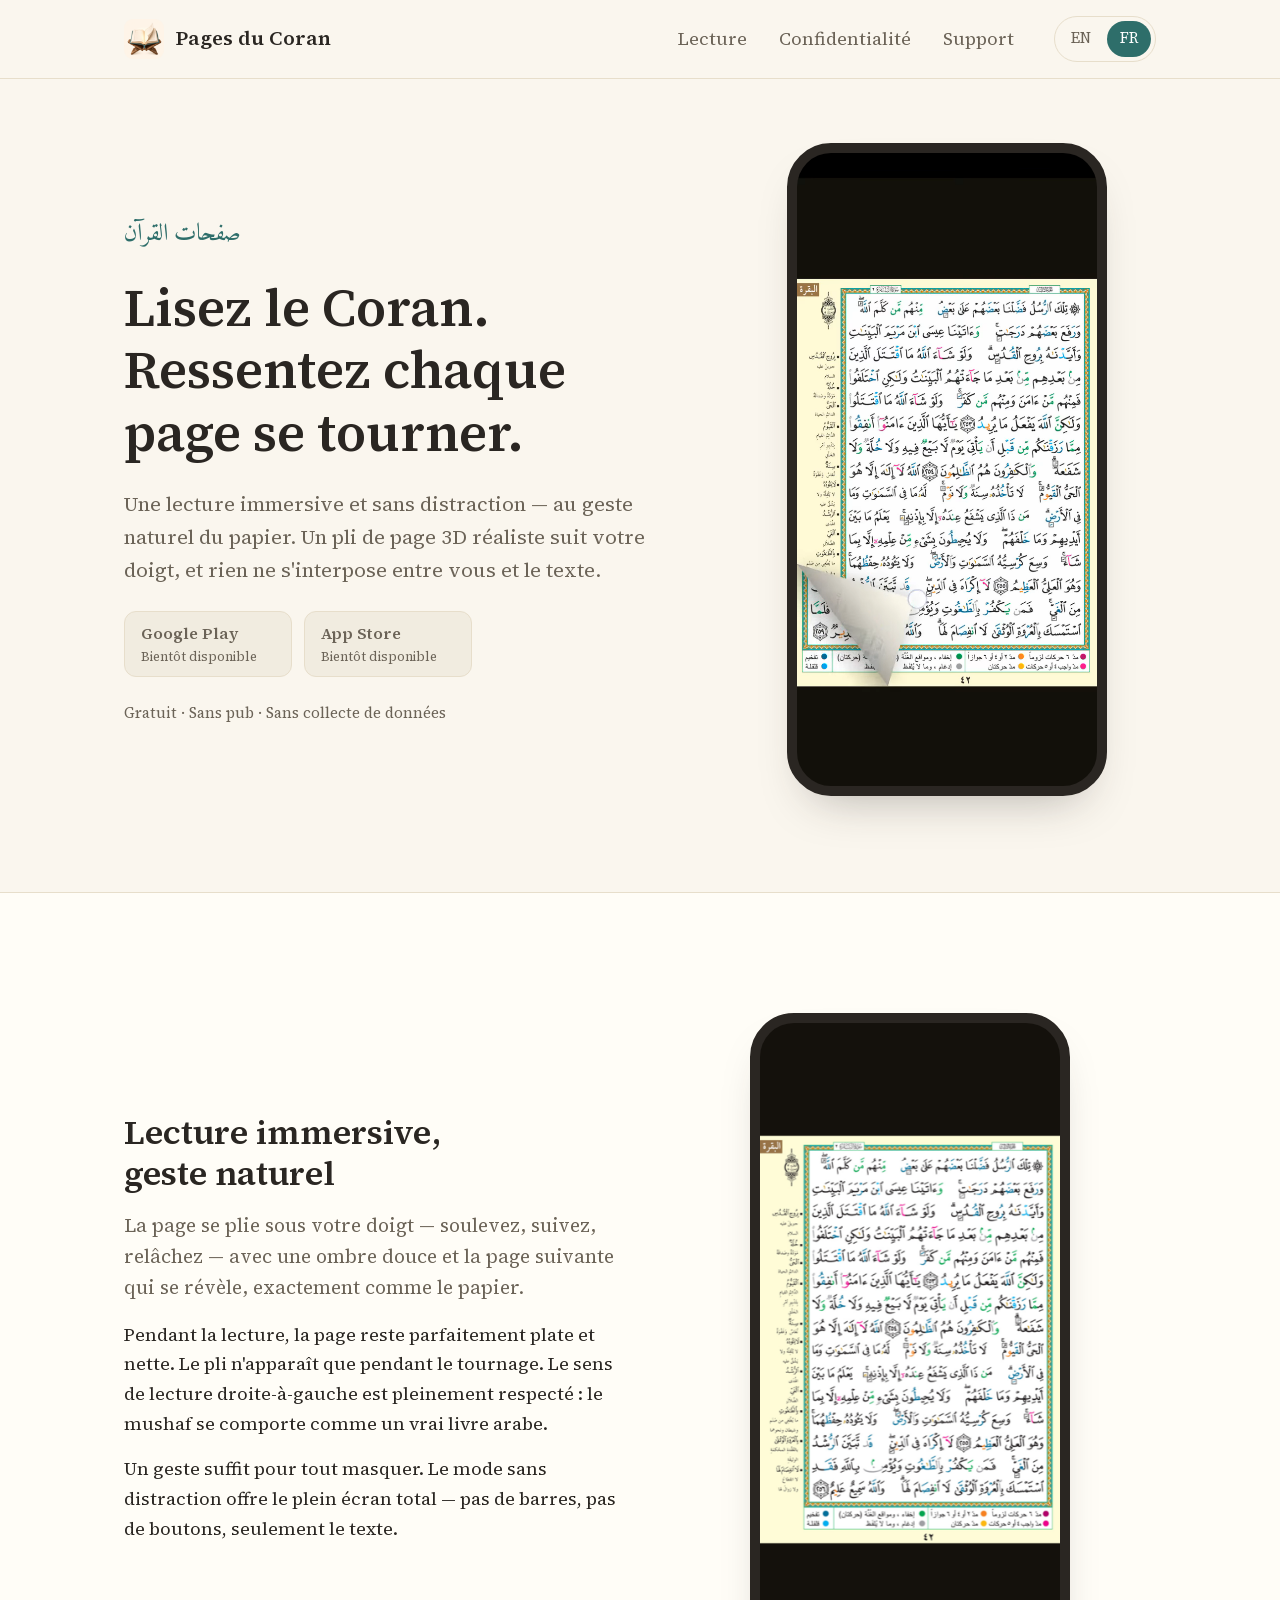
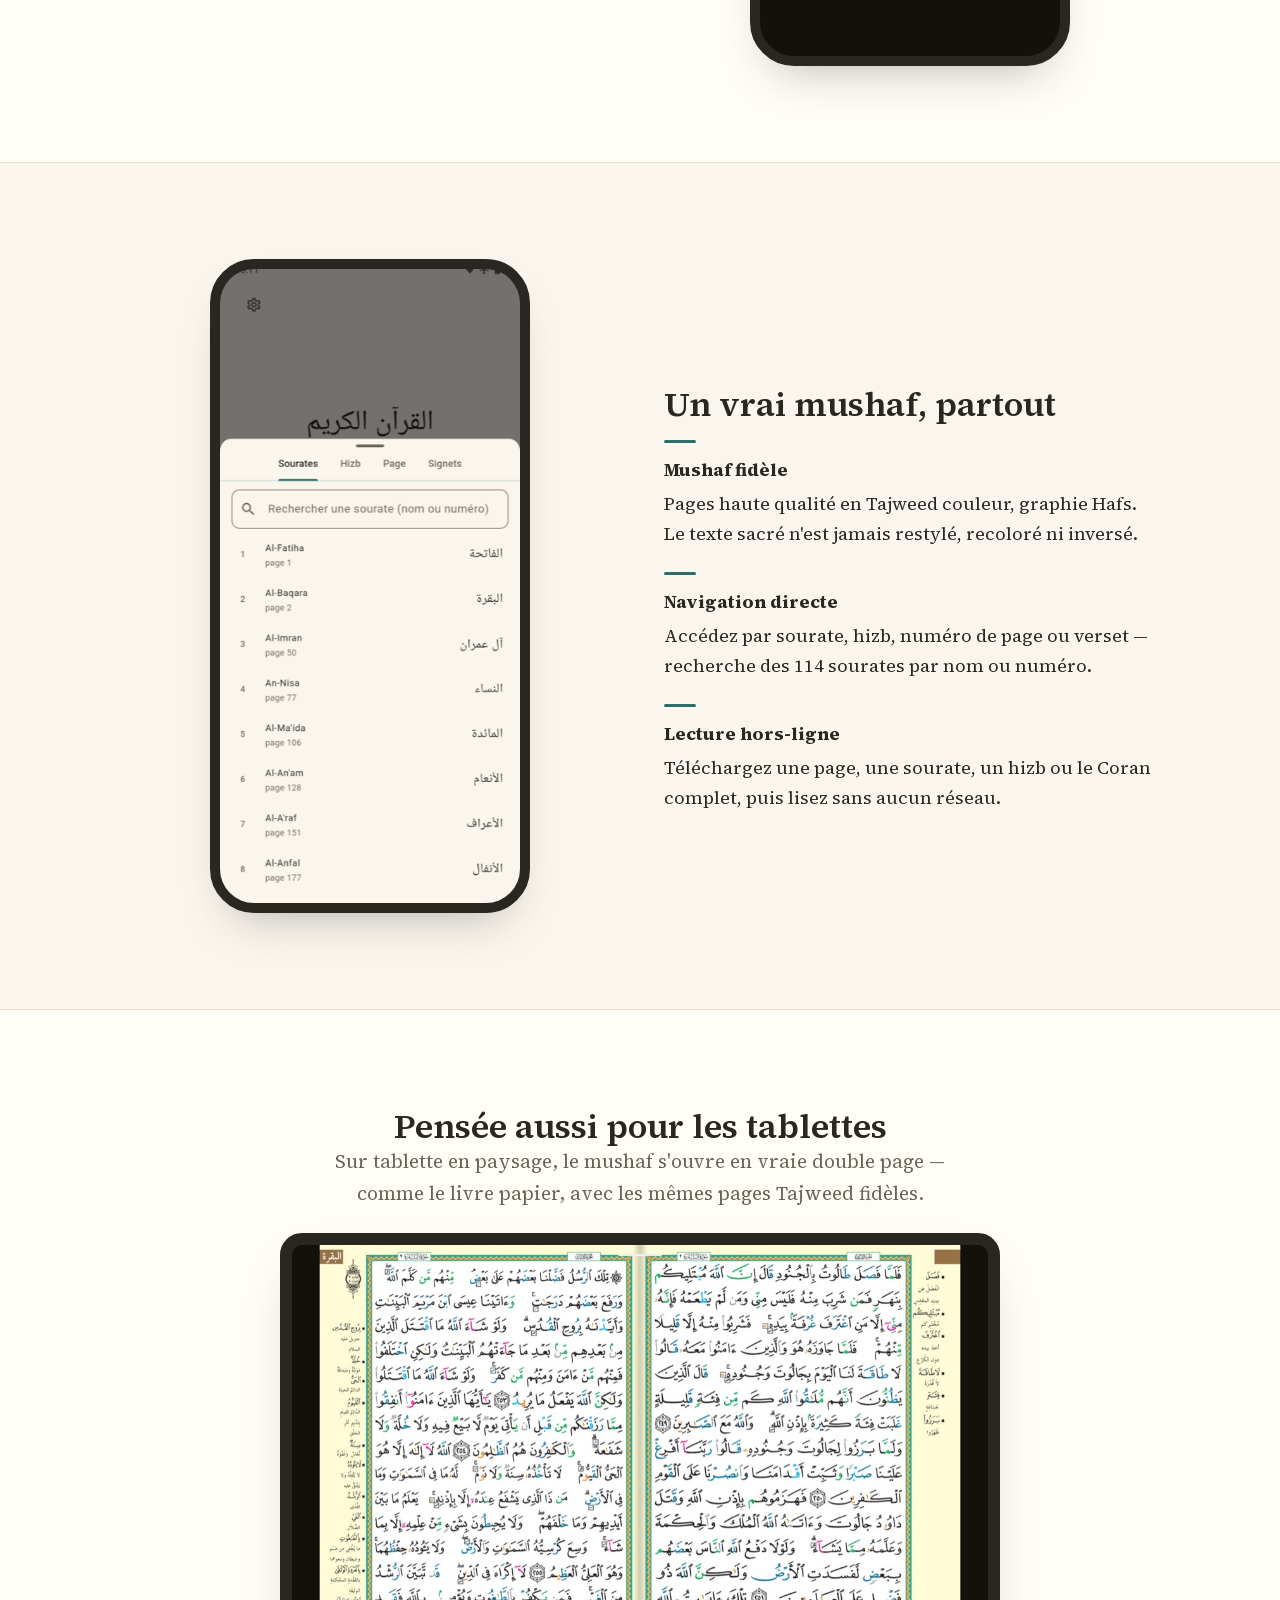
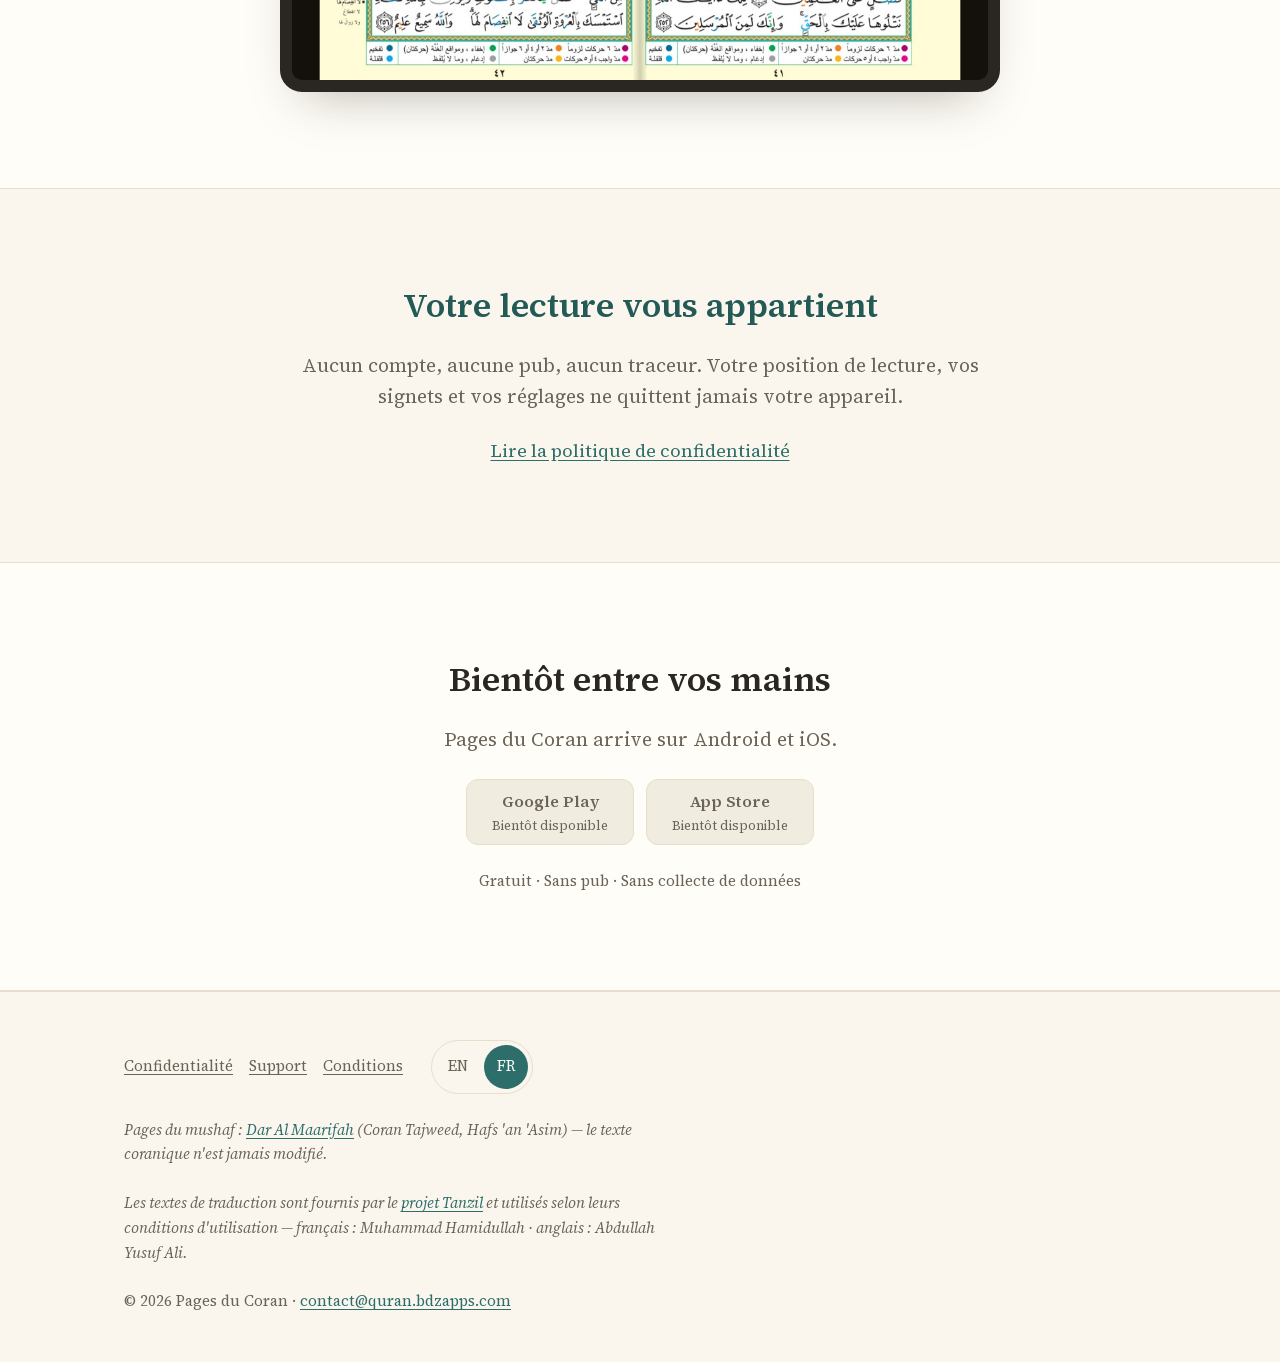
==== commit 12d03c13: "Remplace l'email personnel par contact@ (footer) et support@ (page support) Co-Authored-By: Claude F" ====
--- a/fr/index.html
+++ b/fr/index.html
@@ -211,7 +211,7 @@
       </ul>
       <p class="footer-note">Pages du mushaf : <a href="https://easyquran.com/en/download-pages-from-the-tajweed-quran-in-hafs-an-asim-reading/" rel="external">Dar Al Maarifah</a> (Coran Tajweed, Hafs 'an 'Asim) — le texte coranique n'est jamais modifié.</p>
       <p class="footer-note">Les textes de traduction sont fournis par le <a href="https://tanzil.net/trans/" rel="external">projet Tanzil</a> et utilisés selon leurs conditions d'utilisation — français : Muhammad Hamidullah · anglais : Abdullah Yusuf Ali.</p>
-      <p>© 2026 Pages du Coran · <a href="mailto:boudamouzm@gmail.com">boudamouzm@gmail.com</a></p>
+      <p>© 2026 Pages du Coran · <a href="mailto:contact@quran.bdzapps.com">contact@quran.bdzapps.com</a></p>
     </div>
   </footer>
 
